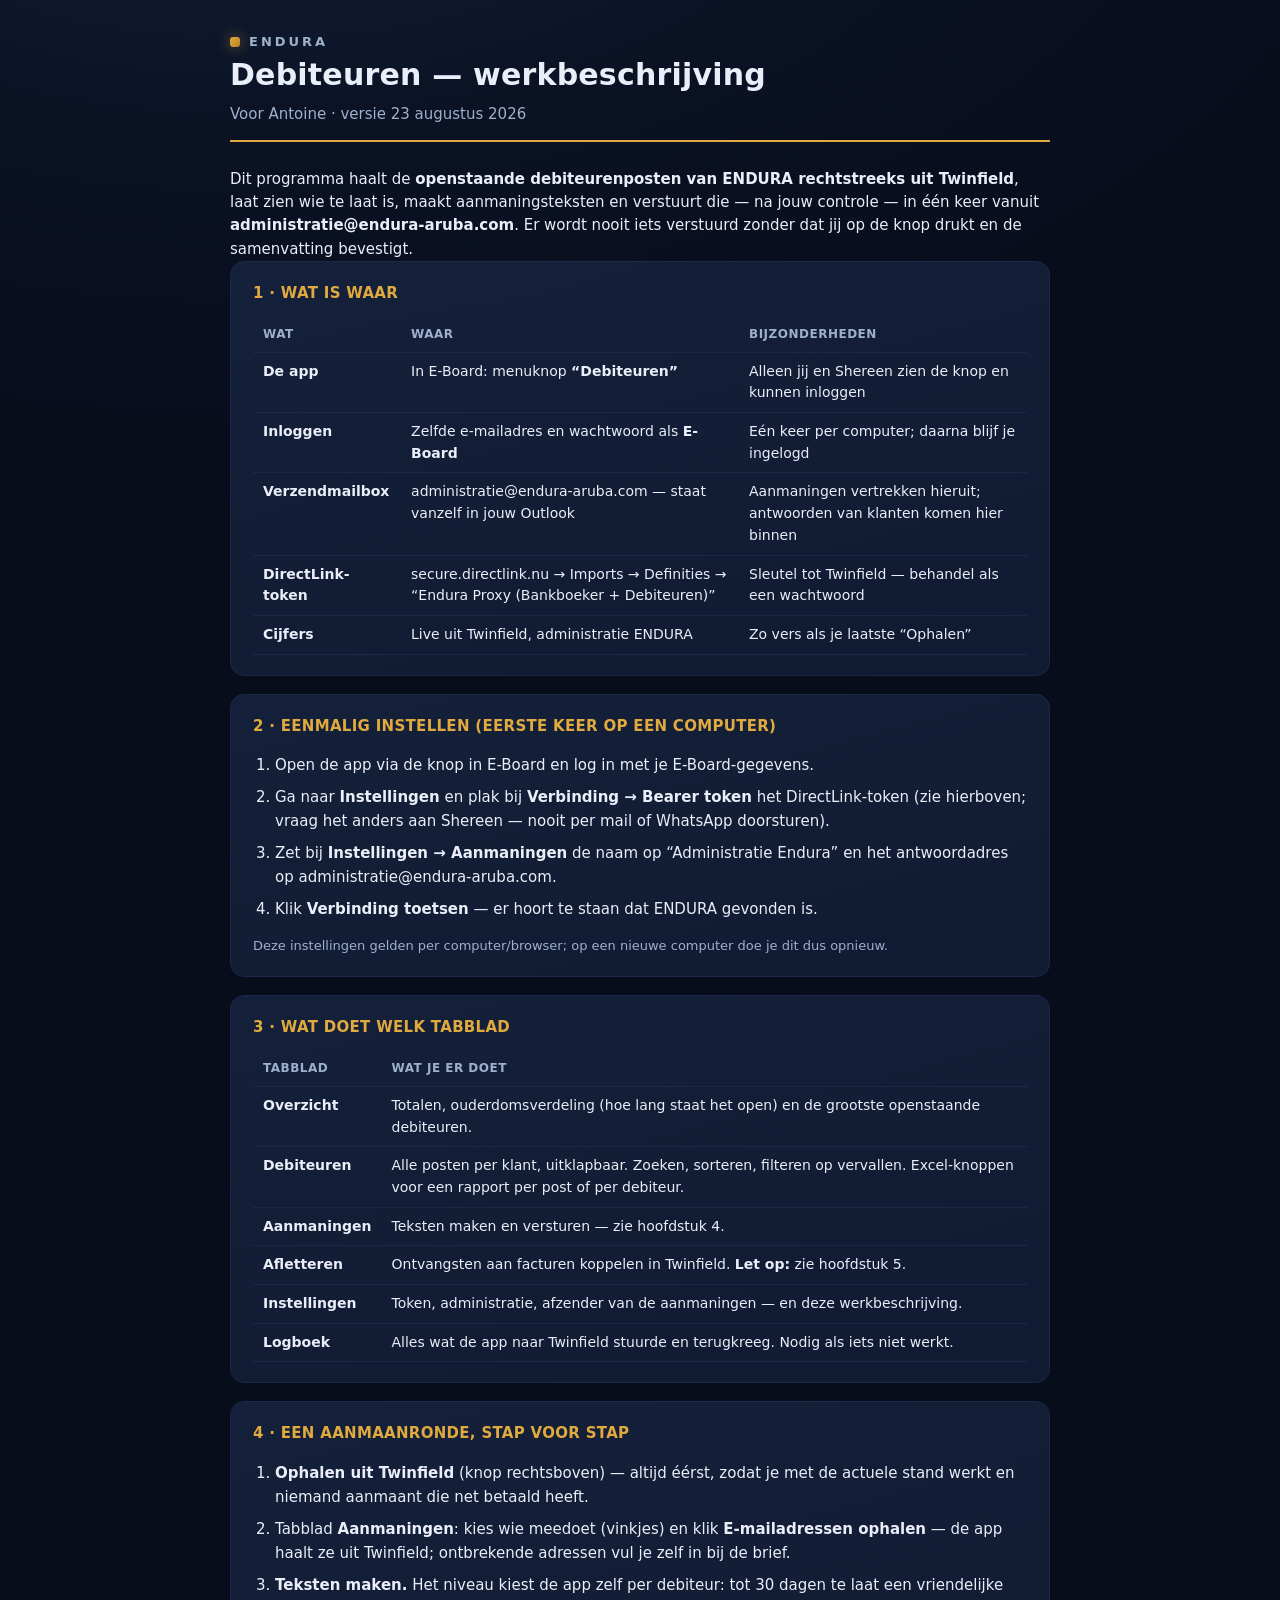
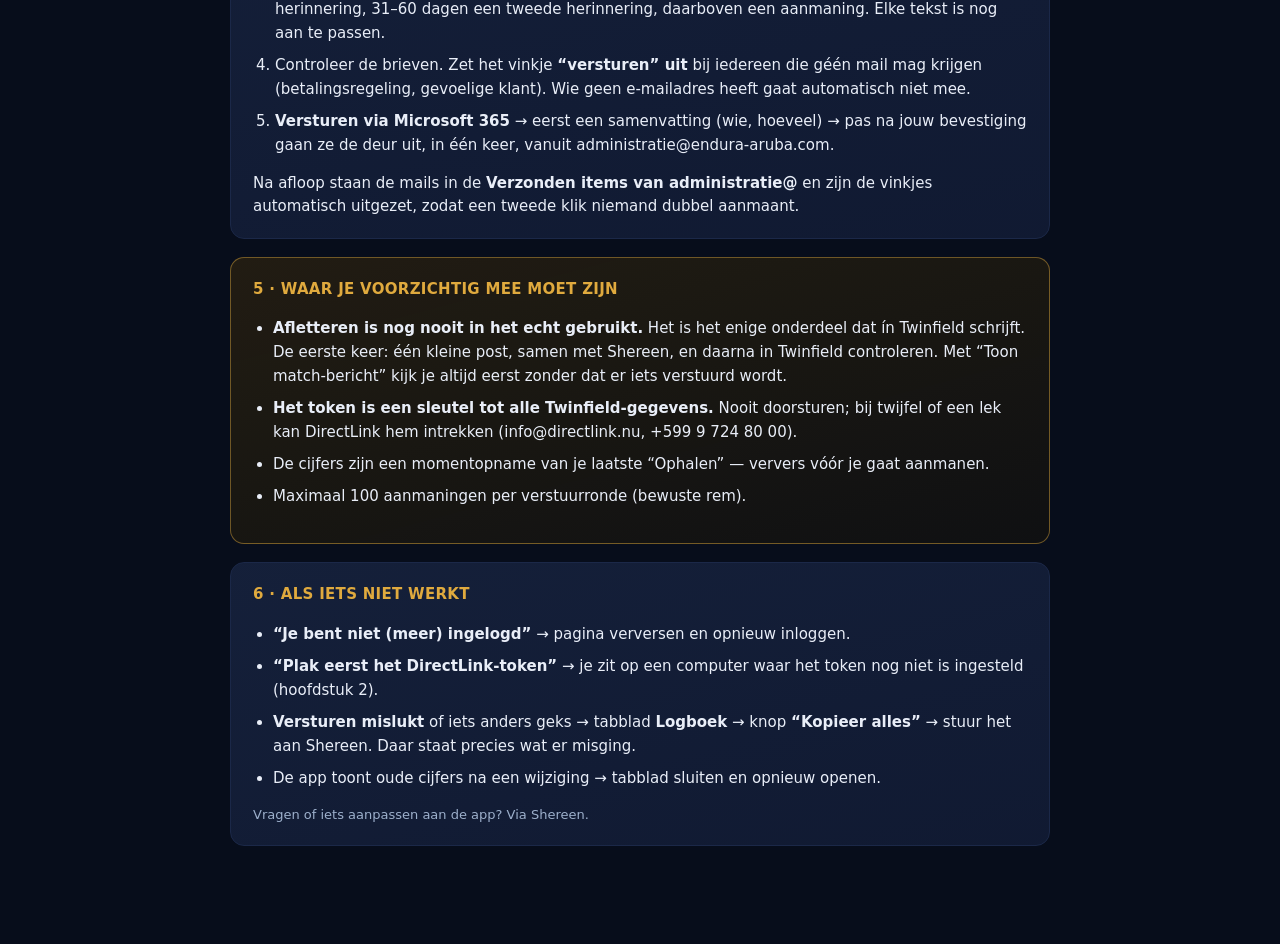
==== werkbeschrijving.html @ 4cec5b9a "E-Board-login, werkbeschrijving in de app, verzendfunctie via functie-adres Co-Authored-By: Claude F" ====
<!DOCTYPE html>
<html lang="nl">
<head>
<meta charset="UTF-8">
<meta name="viewport" content="width=device-width, initial-scale=1">
<title>Werkbeschrijving · Debiteuren · Endura</title>
<link rel="stylesheet" href="styles.css">
<style>
  .wb { max-width: 860px; margin: 0 auto; padding: 32px 20px 80px; }
  .wb h1 { font-size: 30px; margin-bottom: 4px; }
  .wb .onder { color: var(--zacht); margin-bottom: 26px; padding-bottom: 14px; border-bottom: 2px solid var(--goud); }
  .wb ol { padding-left: 22px; }
  .wb ol li, .wb ul li { margin-bottom: 8px; line-height: 1.6; }
  .wb ul { padding-left: 20px; }
  .wb table td, .wb table th { white-space: normal; vertical-align: top; }
  @media print {
    body { background: #fff; color: #111; }
    .paneel { border-color: #bbb; background: #fff; }
    .wb h2 { color: #7a5a16; }
  }
</style>
</head>
<body>
<div class="wb">
  <div class="merk"><span class="merk-punt"></span> Endura</div>
  <h1>Debiteuren — werkbeschrijving</h1>
  <p class="onder">Voor Antoine · versie 23 augustus 2026</p>

  <p>Dit programma haalt de <b>openstaande debiteurenposten van ENDURA rechtstreeks uit Twinfield</b>, laat zien wie te laat is, maakt aanmaningsteksten en verstuurt die — na jouw controle — in één keer vanuit <b>administratie@endura-aruba.com</b>. Er wordt nooit iets verstuurd zonder dat jij op de knop drukt en de samenvatting bevestigt.</p>

  <div class="paneel">
    <h2>1 · Wat is waar</h2>
    <div class="tabel-omhulsel"><table>
      <thead><tr><th>Wat</th><th>Waar</th><th>Bijzonderheden</th></tr></thead>
      <tbody>
        <tr><td><b>De app</b></td><td>In E-Board: menuknop <b>“Debiteuren”</b></td><td>Alleen jij en Shereen zien de knop en kunnen inloggen</td></tr>
        <tr><td><b>Inloggen</b></td><td>Zelfde e-mailadres en wachtwoord als <b>E-Board</b></td><td>Eén keer per computer; daarna blijf je ingelogd</td></tr>
        <tr><td><b>Verzendmailbox</b></td><td>administratie@endura-aruba.com — staat vanzelf in jouw Outlook</td><td>Aanmaningen vertrekken hieruit; antwoorden van klanten komen hier binnen</td></tr>
        <tr><td><b>DirectLink-token</b></td><td>secure.directlink.nu → Imports → Definities → “Endura Proxy (Bankboeker + Debiteuren)”</td><td>Sleutel tot Twinfield — behandel als een wachtwoord</td></tr>
        <tr><td><b>Cijfers</b></td><td>Live uit Twinfield, administratie ENDURA</td><td>Zo vers als je laatste “Ophalen”</td></tr>
      </tbody>
    </table></div>
  </div>

  <div class="paneel">
    <h2>2 · Eenmalig instellen (eerste keer op een computer)</h2>
    <ol>
      <li>Open de app via de knop in E-Board en log in met je E-Board-gegevens.</li>
      <li>Ga naar <b>Instellingen</b> en plak bij <b>Verbinding → Bearer token</b> het DirectLink-token (zie hierboven; vraag het anders aan Shereen — nooit per mail of WhatsApp doorsturen).</li>
      <li>Zet bij <b>Instellingen → Aanmaningen</b> de naam op “Administratie Endura” en het antwoordadres op administratie@endura-aruba.com.</li>
      <li>Klik <b>Verbinding toetsen</b> — er hoort te staan dat ENDURA gevonden is.</li>
    </ol>
    <p class="zacht klein">Deze instellingen gelden per computer/browser; op een nieuwe computer doe je dit dus opnieuw.</p>
  </div>

  <div class="paneel">
    <h2>3 · Wat doet welk tabblad</h2>
    <div class="tabel-omhulsel"><table>
      <thead><tr><th>Tabblad</th><th>Wat je er doet</th></tr></thead>
      <tbody>
        <tr><td><b>Overzicht</b></td><td>Totalen, ouderdomsverdeling (hoe lang staat het open) en de grootste openstaande debiteuren.</td></tr>
        <tr><td><b>Debiteuren</b></td><td>Alle posten per klant, uitklapbaar. Zoeken, sorteren, filteren op vervallen. Excel-knoppen voor een rapport per post of per debiteur.</td></tr>
        <tr><td><b>Aanmaningen</b></td><td>Teksten maken en versturen — zie hoofdstuk 4.</td></tr>
        <tr><td><b>Afletteren</b></td><td>Ontvangsten aan facturen koppelen in Twinfield. <b>Let op:</b> zie hoofdstuk 5.</td></tr>
        <tr><td><b>Instellingen</b></td><td>Token, administratie, afzender van de aanmaningen — en deze werkbeschrijving.</td></tr>
        <tr><td><b>Logboek</b></td><td>Alles wat de app naar Twinfield stuurde en terugkreeg. Nodig als iets niet werkt.</td></tr>
      </tbody>
    </table></div>
  </div>

  <div class="paneel">
    <h2>4 · Een aanmaanronde, stap voor stap</h2>
    <ol>
      <li><b>Ophalen uit Twinfield</b> (knop rechtsboven) — altijd éérst, zodat je met de actuele stand werkt en niemand aanmaant die net betaald heeft.</li>
      <li>Tabblad <b>Aanmaningen</b>: kies wie meedoet (vinkjes) en klik <b>E-mailadressen ophalen</b> — de app haalt ze uit Twinfield; ontbrekende adressen vul je zelf in bij de brief.</li>
      <li><b>Teksten maken.</b> Het niveau kiest de app zelf per debiteur: tot 30 dagen te laat een vriendelijke herinnering, 31–60 dagen een tweede herinnering, daarboven een aanmaning. Elke tekst is nog aan te passen.</li>
      <li>Controleer de brieven. Zet het vinkje <b>“versturen” uit</b> bij iedereen die géén mail mag krijgen (betalingsregeling, gevoelige klant). Wie geen e-mailadres heeft gaat automatisch niet mee.</li>
      <li><b>Versturen via Microsoft 365</b> → eerst een samenvatting (wie, hoeveel) → pas na jouw bevestiging gaan ze de deur uit, in één keer, vanuit administratie@endura-aruba.com.</li>
    </ol>
    <p>Na afloop staan de mails in de <b>Verzonden items van administratie@</b> en zijn de vinkjes automatisch uitgezet, zodat een tweede klik niemand dubbel aanmaant.</p>
  </div>

  <div class="paneel waarschuwing">
    <h2>5 · Waar je voorzichtig mee moet zijn</h2>
    <ul>
      <li><b>Afletteren is nog nooit in het echt gebruikt.</b> Het is het enige onderdeel dat ín Twinfield schrijft. De eerste keer: één kleine post, samen met Shereen, en daarna in Twinfield controleren. Met “Toon match-bericht” kijk je altijd eerst zonder dat er iets verstuurd wordt.</li>
      <li><b>Het token is een sleutel tot alle Twinfield-gegevens.</b> Nooit doorsturen; bij twijfel of een lek kan DirectLink hem intrekken (info@directlink.nu, +599 9 724 80 00).</li>
      <li>De cijfers zijn een momentopname van je laatste “Ophalen” — ververs vóór je gaat aanmanen.</li>
      <li>Maximaal 100 aanmaningen per verstuurronde (bewuste rem).</li>
    </ul>
  </div>

  <div class="paneel">
    <h2>6 · Als iets niet werkt</h2>
    <ul>
      <li><b>“Je bent niet (meer) ingelogd”</b> → pagina verversen en opnieuw inloggen.</li>
      <li><b>“Plak eerst het DirectLink-token”</b> → je zit op een computer waar het token nog niet is ingesteld (hoofdstuk 2).</li>
      <li><b>Versturen mislukt</b> of iets anders geks → tabblad <b>Logboek</b> → knop <b>“Kopieer alles”</b> → stuur het aan Shereen. Daar staat precies wat er misging.</li>
      <li>De app toont oude cijfers na een wijziging → tabblad sluiten en opnieuw openen.</li>
    </ul>
    <p class="zacht klein">Vragen of iets aanpassen aan de app? Via Shereen.</p>
  </div>
</div>
</body>
</html>
---- styles.css ----
/* Debiteuren · Endura — donker met goud, naar het architectuurdiagram van het
   DirectLink-onboardingpakket. Bewust een andere indeling dan de Bankboeker:
   vaste zijbalk met tabbladen, tegels bovenaan, brede tabellen. */

:root {
  --nacht:        #0b1224;
  --nacht-diep:   #070d1b;
  --paneel:       #121c36;
  --paneel-op:    #17233f;
  --rand:         #23335a;
  --rand-zacht:   #1b2848;
  --goud:         #e0aa3e;
  --goud-diep:    #b8862a;
  --blauw:        #4a8fd4;
  --blauw-diep:   #2f6fb0;
  --tekst:        #e9eef8;
  --zacht:        #9db0cc;
  --rood:         #e8736a;
  --groen:        #5fbf8f;
}

* { box-sizing: border-box; }

body {
  margin: 0;
  background: radial-gradient(1200px 700px at 20% -10%, #16243f 0%, var(--nacht) 55%, var(--nacht-diep) 100%);
  color: var(--tekst);
  font: 15px/1.55 "Segoe UI", system-ui, -apple-system, sans-serif;
  min-height: 100vh;
}

h1 { font-size: 22px; margin: 0; font-weight: 600; letter-spacing: .2px; }
h2 { font-size: 15px; margin: 0 0 4px; font-weight: 600; letter-spacing: .3px; text-transform: uppercase; color: var(--goud); }
p  { margin: 4px 0 0; }
.zacht { color: var(--zacht); }
.klein { font-size: 13px; }
.mono  { font-family: "Cascadia Mono", Consolas, monospace; }
.goud-tekst { color: var(--goud); }
.rek { flex: 1; }

/* ---------- inloggen ---------- */
.overlay {
  position: fixed; inset: 0; z-index: 100;
  display: flex; align-items: center; justify-content: center;
  background: radial-gradient(900px 600px at 50% 0%, #16243f, var(--nacht-diep));
  padding: 20px;
}
.login-kaart {
  width: 100%; max-width: 390px;
  background: linear-gradient(160deg, var(--paneel-op), var(--paneel));
  border: 1px solid var(--rand); border-radius: 16px; padding: 32px;
  box-shadow: 0 24px 60px rgba(0,0,0,.45);
}
.login-kaart h1 { margin: 14px 0 2px; font-size: 26px; }
.login-kaart label { display: block; margin: 16px 0 5px; font-size: 13px; color: var(--zacht); }
.login-kaart input { width: 100%; }
.login-kaart .knop { margin-top: 22px; }

.merk { display: flex; align-items: center; gap: 9px; font-weight: 600; letter-spacing: 3px; text-transform: uppercase; font-size: 13px; color: var(--zacht); }
.merk-punt { width: 10px; height: 10px; border-radius: 3px; background: linear-gradient(135deg, var(--goud), var(--goud-diep)); box-shadow: 0 0 14px rgba(224,170,62,.55); }
.merk-onder { font-size: 21px; font-weight: 600; margin: 4px 0 26px 19px; color: var(--tekst); }

/* ---------- raamwerk ---------- */
.app { display: grid; grid-template-columns: 232px 1fr; min-height: 100vh; }

.zijbalk {
  background: linear-gradient(180deg, rgba(18,28,54,.95), rgba(9,15,30,.95));
  border-right: 1px solid var(--rand-zacht);
  padding: 26px 18px 18px; display: flex; flex-direction: column;
  position: sticky; top: 0; height: 100vh;
}
#nav { display: flex; flex-direction: column; gap: 3px; }
.nav-knop {
  display: flex; align-items: center; gap: 10px;
  background: none; border: 0; border-radius: 9px;
  color: var(--zacht); font: inherit; text-align: left;
  padding: 10px 12px; cursor: pointer;
}
.nav-knop:hover { background: rgba(74,143,212,.12); color: var(--tekst); }
.nav-knop.actief { background: linear-gradient(90deg, rgba(224,170,62,.18), rgba(224,170,62,.04)); color: var(--tekst); box-shadow: inset 2px 0 0 var(--goud); }
.nav-knop .ico { color: var(--goud); font-size: 12px; width: 14px; text-align: center; }
.nav-knop .telbol { margin-left: auto; background: var(--goud); color: #2a1c00; border-radius: 10px; padding: 0 7px; font-size: 11px; font-weight: 700; }
.zijbalk-voet { margin-top: auto; padding-top: 16px; border-top: 1px solid var(--rand-zacht); display: flex; flex-direction: column; gap: 8px; align-items: flex-start; }

main { padding: 24px 28px 60px; min-width: 0; }

.balk { display: flex; align-items: flex-start; gap: 16px; flex-wrap: wrap; margin-bottom: 20px; }
.balk-rechts { margin-left: auto; display: flex; align-items: center; gap: 12px; flex-wrap: wrap; }
.stand { font-size: 13px; color: var(--zacht); }

/* ---------- knoppen en velden ---------- */
.knop {
  border: 1px solid var(--rand); background: var(--paneel-op); color: var(--tekst);
  font: inherit; padding: 9px 16px; border-radius: 9px; cursor: pointer;
}
.knop:hover:not(:disabled) { border-color: var(--blauw); background: #1b2a4c; }
.knop:disabled { opacity: .5; cursor: default; }
.knop.goud { background: linear-gradient(135deg, var(--goud), var(--goud-diep)); border-color: var(--goud-diep); color: #241800; font-weight: 600; }
.knop.goud:hover:not(:disabled) { filter: brightness(1.08); background: linear-gradient(135deg, var(--goud), var(--goud-diep)); }
.knop.stil { background: transparent; }
.knop.klein { padding: 5px 11px; font-size: 13px; }
.knop.breed { width: 100%; padding: 12px; }
.knoppen { display: flex; gap: 10px; flex-wrap: wrap; margin-top: 12px; }

input, select, textarea {
  background: #0d1730; color: var(--tekst);
  border: 1px solid var(--rand); border-radius: 8px; padding: 9px 11px; font: inherit;
}
input:focus, select:focus, textarea:focus { outline: none; border-color: var(--goud); box-shadow: 0 0 0 3px rgba(224,170,62,.14); }
label { font-size: 13px; color: var(--zacht); }
.vink { display: flex; align-items: center; gap: 7px; color: var(--zacht); font-size: 13px; cursor: pointer; }
.vink input { accent-color: var(--goud); }

/* ---------- panelen en tegels ---------- */
.paneel {
  background: linear-gradient(165deg, rgba(23,35,63,.85), rgba(18,28,54,.85));
  border: 1px solid var(--rand-zacht); border-radius: 14px;
  padding: 20px 22px; margin-bottom: 18px;
}
.paneel.waarschuwing { border-color: rgba(224,170,62,.45); background: linear-gradient(165deg, rgba(56,42,12,.55), rgba(24,20,10,.5)); }

.tegels { display: grid; grid-template-columns: repeat(auto-fit, minmax(196px, 1fr)); gap: 14px; margin-bottom: 18px; }
.tegel {
  background: linear-gradient(160deg, rgba(31,47,84,.9), rgba(16,25,47,.9));
  border: 1px solid var(--rand-zacht); border-radius: 14px; padding: 16px 18px;
}
.tegel-kop { font-size: 12px; letter-spacing: .6px; text-transform: uppercase; color: var(--zacht); }
.tegel-cijfer { font-size: 26px; font-weight: 600; margin-top: 6px; font-variant-numeric: tabular-nums; }
.tegel-voet { font-size: 12px; color: var(--zacht); margin-top: 2px; }

.werkbalk { display: flex; gap: 10px; align-items: center; flex-wrap: wrap; margin-bottom: 14px; }
.werkbalk input[type=search] { min-width: 240px; flex: 1 1 240px; }

/* ---------- tabellen ---------- */
.tabel-omhulsel { overflow-x: auto; margin-top: 12px; }
table { border-collapse: collapse; width: 100%; font-size: 14px; }
th, td { text-align: left; padding: 8px 10px; border-bottom: 1px solid var(--rand-zacht); white-space: nowrap; }
th { font-size: 12px; text-transform: uppercase; letter-spacing: .5px; color: var(--zacht); font-weight: 600; }
tbody tr:hover { background: rgba(74,143,212,.08); }
.num { text-align: right; font-variant-numeric: tabular-nums; }
td.naam { white-space: normal; min-width: 180px; }

/* ---------- ouderdomsstaven ---------- */
.staven { display: flex; flex-direction: column; gap: 8px; margin-top: 14px; }
.staaf-rij { display: grid; grid-template-columns: 148px 1fr 110px; gap: 12px; align-items: center; font-size: 13px; }
.staaf-baan { background: rgba(255,255,255,.06); border-radius: 6px; height: 14px; overflow: hidden; }
.staaf-vul { height: 100%; border-radius: 6px; background: linear-gradient(90deg, var(--blauw-diep), var(--blauw)); }
.staaf-rij.laat .staaf-vul { background: linear-gradient(90deg, var(--goud-diep), var(--goud)); }
.staaf-rij .num { color: var(--zacht); }

/* ---------- groepen per debiteur ---------- */
.groepen { display: flex; flex-direction: column; gap: 10px; }
.groep { border: 1px solid var(--rand-zacht); border-radius: 12px; overflow: hidden; background: rgba(13,23,48,.5); }
.groep-kop {
  display: grid; grid-template-columns: 26px 1fr auto auto; gap: 12px; align-items: center;
  padding: 11px 14px; cursor: pointer; background: rgba(31,47,84,.45);
}
.groep-kop:hover { background: rgba(31,47,84,.7); }
.groep-kop .pijl { color: var(--goud); font-size: 11px; }
.groep-naam { font-weight: 600; }
.groep-naam small { display: block; font-weight: 400; color: var(--zacht); font-size: 12px; }
.groep-bedrag { font-variant-numeric: tabular-nums; font-weight: 600; }
.groep-merk { font-size: 12px; padding: 2px 9px; border-radius: 20px; border: 1px solid var(--rand); color: var(--zacht); }
.groep-merk.laat { border-color: rgba(224,170,62,.5); color: var(--goud); }
.groep-inhoud { display: none; padding: 0 14px 12px; }
.groep.open .groep-inhoud { display: block; }
.dagen-laat { color: var(--goud); font-weight: 600; }
.dagen-ok { color: var(--zacht); }

/* ---------- aanmaningen ---------- */
.keuzelijst { display: grid; grid-template-columns: repeat(auto-fill, minmax(260px, 1fr)); gap: 8px; margin: 12px 0 6px; }
.keuzeregel { display: flex; align-items: center; gap: 9px; border: 1px solid var(--rand-zacht); border-radius: 9px; padding: 9px 11px; font-size: 13px; }
.keuzeregel input { accent-color: var(--goud); }
.keuzeregel .bedrag { margin-left: auto; font-variant-numeric: tabular-nums; color: var(--goud); }
.brief { border: 1px solid var(--rand-zacht); border-radius: 12px; margin-top: 14px; overflow: hidden; }
.brief-kop { display: flex; align-items: center; gap: 12px; padding: 11px 14px; background: rgba(31,47,84,.45); flex-wrap: wrap; }
.brief-kop b { font-size: 14px; }
.brief textarea { width: 100%; border: 0; border-top: 1px solid var(--rand-zacht); border-radius: 0; min-height: 240px; font-family: "Cascadia Mono", Consolas, monospace; font-size: 13px; resize: vertical; }
.brief input.email { min-width: 220px; }

/* ---------- afletteren ---------- */
.match-voet { display: flex; align-items: center; gap: 16px; flex-wrap: wrap; margin-top: 14px; border-top: 1px solid var(--rand-zacht); padding-top: 14px; }
.match-voet .knoppen { margin: 0 0 0 auto; }
.code { background: #0a1122; border: 1px solid var(--rand-zacht); border-radius: 10px; padding: 14px; overflow-x: auto; font-family: "Cascadia Mono", Consolas, monospace; font-size: 12.5px; color: #c9d8ee; white-space: pre-wrap; word-break: break-word; }

/* ---------- meldingen ---------- */
.melding-plek:empty { display: none; }
.melding { border-radius: 10px; padding: 11px 14px; margin: 12px 0; font-size: 13.5px; border: 1px solid; }
.melding.ok   { border-color: rgba(95,191,143,.45); background: rgba(95,191,143,.1); }
.melding.fout { border-color: rgba(232,115,106,.5); background: rgba(232,115,106,.1); }
.melding.bezig{ border-color: rgba(74,143,212,.45); background: rgba(74,143,212,.1); }

/* ---------- logboek ---------- */
.logregel { border: 1px solid var(--rand-zacht); border-radius: 10px; margin-top: 8px; overflow: hidden; }
.logregel summary { padding: 9px 13px; cursor: pointer; font-size: 13px; display: flex; gap: 10px; align-items: center; }
.logregel summary .tijd { color: var(--zacht); font-family: "Cascadia Mono", Consolas, monospace; }
.logregel summary .status.fout { color: var(--rood); }
.logregel summary .status.ok { color: var(--groen); }
.logregel .code { border-radius: 0; border: 0; border-top: 1px solid var(--rand-zacht); max-height: 320px; overflow: auto; }

/* ---------- tabbladen ---------- */
.tab { display: none; }
.tab.actief { display: block; }

/* ---------- telefoon ---------- */
@media (max-width: 820px) {
  .app { grid-template-columns: 1fr; }
  .zijbalk {
    position: sticky; top: 0; height: auto; z-index: 20;
    border-right: 0; border-bottom: 1px solid var(--rand-zacht);
    padding: 14px 14px 8px;
  }
  .merk-onder { display: none; }
  #nav { flex-direction: row; overflow-x: auto; gap: 4px; padding-bottom: 4px; }
  .nav-knop { white-space: nowrap; padding: 8px 12px; }
  .nav-knop.actief { box-shadow: inset 0 -2px 0 var(--goud); }
  .zijbalk-voet { margin-top: 10px; flex-direction: row; align-items: center; justify-content: space-between; }
  main { padding: 18px 14px 60px; }
  .balk-rechts { margin-left: 0; width: 100%; }
  .balk-rechts .knop { flex: 1; }
  .staaf-rij { grid-template-columns: 104px 1fr; }
  .staaf-rij .num { grid-column: 2; text-align: left; }
  .groep-kop { grid-template-columns: 20px 1fr auto; }
  .groep-merk { display: none; }
}
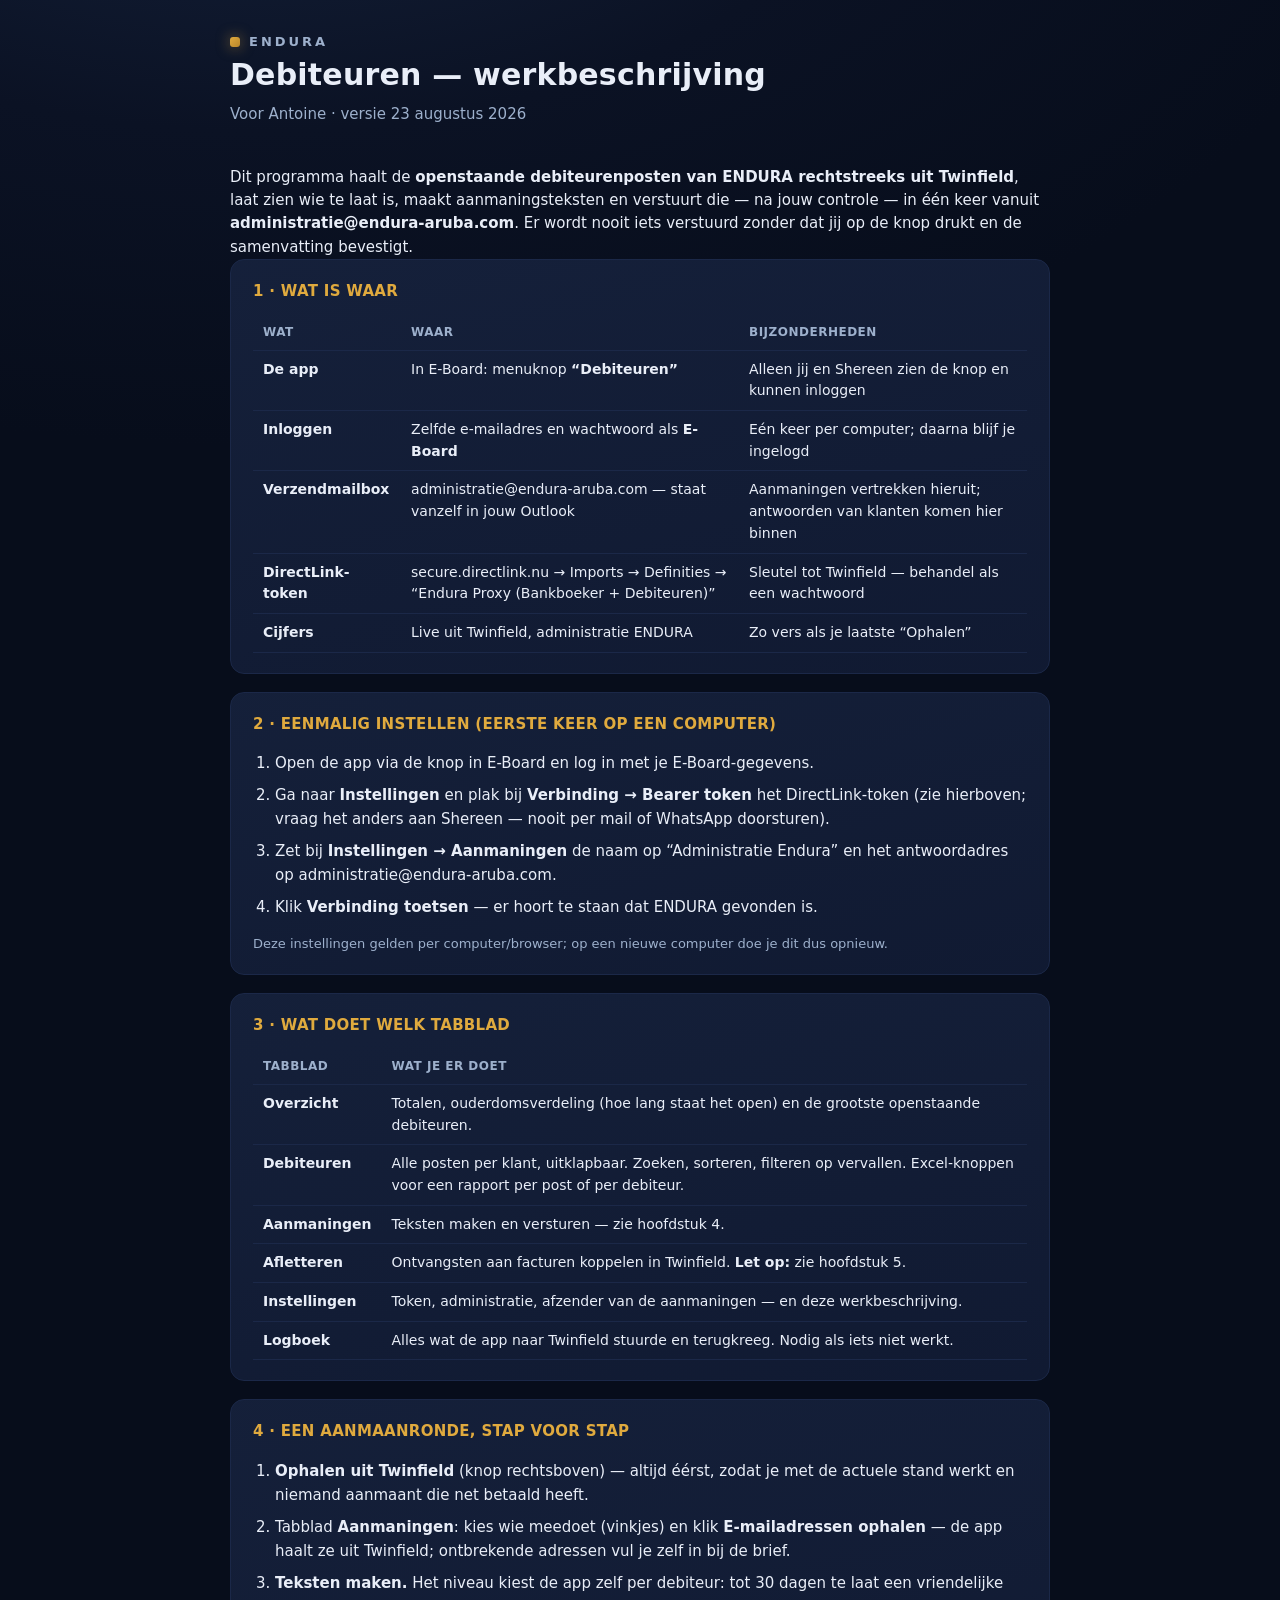
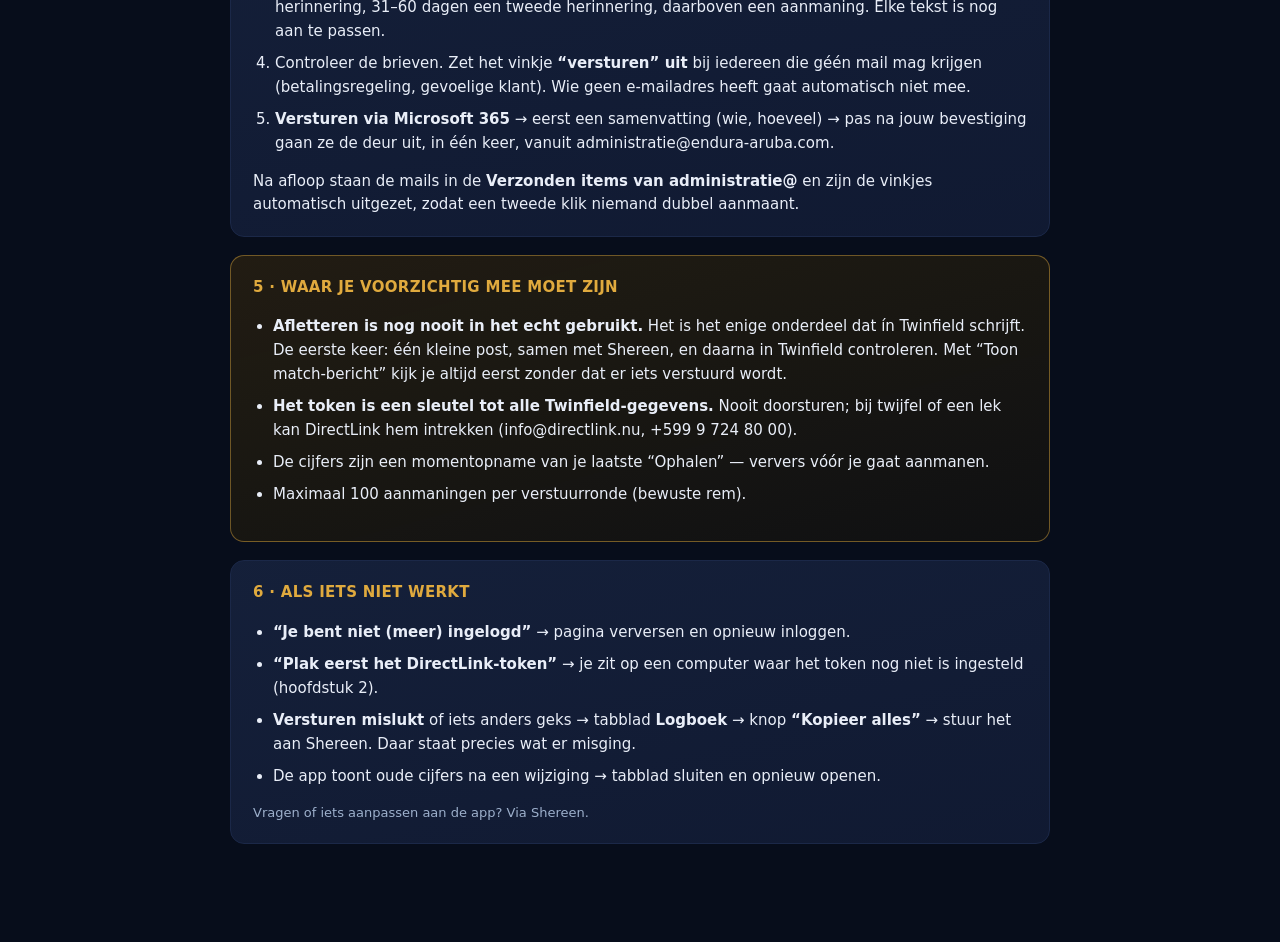
==== commit 8dfd6d81: "Licht thema (SellSync-kleuren) met omschakelknop en onthouden voorkeur Co-Authored-By: Claude Fable " ====
--- a/werkbeschrijving.html
+++ b/werkbeschrijving.html
@@ -21,6 +21,7 @@
 </style>
 </head>
 <body>
+<script>try { if (localStorage.getItem("debiteuren.thema") === "licht") document.body.classList.add("licht"); } catch (e) {}</script>
 <div class="wb">
   <div class="merk"><span class="merk-punt"></span> Endura</div>
   <h1>Debiteuren — werkbeschrijving</h1>
--- a/styles.css
+++ b/styles.css
@@ -1,55 +1,135 @@
-/* Debiteuren · Endura — donker met goud, naar het architectuurdiagram van het
-   DirectLink-onboardingpakket. Bewust een andere indeling dan de Bankboeker:
-   vaste zijbalk met tabbladen, tegels bovenaan, brede tabellen. */
+/* Debiteuren · Endura — twee thema's:
+   - donker (standaard): nachtblauw met goud, naar het DirectLink-diagram
+   - licht: wit/grijs met blauw, naar de SellSync-kleuren
+   Het thema staat als class op <body> (body.licht); de keuze wordt per browser
+   onthouden. Alle kleuren lopen via de variabelen hieronder — nieuwe kleuren
+   dus áltijd hier definiëren, nooit los in een regel verderop. */
 
 :root {
-  --nacht:        #0b1224;
-  --nacht-diep:   #070d1b;
-  --paneel:       #121c36;
-  --paneel-op:    #17233f;
+  --achtergrond:  radial-gradient(1200px 700px at 20% -10%, #16243f 0%, #0b1224 55%, #070d1b 100%);
+  --paneel:       linear-gradient(165deg, rgba(23,35,63,.85), rgba(18,28,54,.85));
+  --paneel-plat:  #17233f;
+  --tegel:        linear-gradient(160deg, rgba(31,47,84,.9), rgba(16,25,47,.9));
+  --zijbalk:      linear-gradient(180deg, rgba(18,28,54,.95), rgba(9,15,30,.95));
+  --kaart:        linear-gradient(160deg, #17233f, #121c36);
+  --veld:         #0d1730;
   --rand:         #23335a;
   --rand-zacht:   #1b2848;
-  --goud:         #e0aa3e;
-  --goud-diep:    #b8862a;
+  --tekst:        #e9eef8;
+  --zacht:        #9db0cc;
+  --kop-donker:   #1b2848;
+
+  /* accent = knoppen, actieve navigatie, kopjes, merkpunt */
+  --accent:        #e0aa3e;
+  --accent-diep:   #b8862a;
+  --accent-tekst:  #241800;
+  --accent-gloed:  rgba(224,170,62,.55);
+  --accent-zweem:  rgba(224,170,62,.18);
+
+  /* waarschuwing = "te laat"-markeringen (in donker dezelfde goudtint) */
+  --laat:          #e0aa3e;
+  --laat-rand:     rgba(224,170,62,.5);
+
   --blauw:        #4a8fd4;
   --blauw-diep:   #2f6fb0;
-  --tekst:        #e9eef8;
-  --zacht:        #9db0cc;
   --rood:         #e8736a;
   --groen:        #5fbf8f;
+
+  --hover:        rgba(74,143,212,.12);
+  --rij-hover:    rgba(74,143,212,.08);
+  --baan:         rgba(255,255,255,.06);
+  --groep-bg:     rgba(13,23,48,.5);
+  --groep-kop:    rgba(31,47,84,.45);
+  --groep-kop-h:  rgba(31,47,84,.7);
+  --code-bg:      #0a1122;
+  --code-tekst:   #c9d8ee;
+  --focusring:    rgba(224,170,62,.14);
+
+  --melding-ok-r:    rgba(95,191,143,.45);  --melding-ok-bg:    rgba(95,191,143,.1);
+  --melding-fout-r:  rgba(232,115,106,.5);  --melding-fout-bg:  rgba(232,115,106,.1);
+  --melding-bezig-r: rgba(74,143,212,.45);  --melding-bezig-bg: rgba(74,143,212,.1);
+  --waarschuw-rand:  rgba(224,170,62,.45);
+  --waarschuw-bg:    linear-gradient(165deg, rgba(56,42,12,.55), rgba(24,20,10,.5));
+}
+
+/* ---------- licht thema: wit/grijs met SellSync-blauw ---------- */
+body.licht {
+  --achtergrond:  #f9fafb;
+  --paneel:       #ffffff;
+  --paneel-plat:  #ffffff;
+  --tegel:        #ffffff;
+  --zijbalk:      #ffffff;
+  --kaart:        #ffffff;
+  --veld:         #ffffff;
+  --rand:         #d1d5db;
+  --rand-zacht:   #e5e7eb;
+  --tekst:        #1f2937;
+  --zacht:        #6b7280;
+  --kop-donker:   #1e3a8a;
+
+  --accent:        #2563eb;
+  --accent-diep:   #1d4ed8;
+  --accent-tekst:  #ffffff;
+  --accent-gloed:  rgba(37,99,235,.35);
+  --accent-zweem:  rgba(37,99,235,.10);
+
+  --laat:          #d97706;
+  --laat-rand:     rgba(217,119,6,.5);
+
+  --blauw:        #2563eb;
+  --blauw-diep:   #1d4ed8;
+  --rood:         #dc2626;
+  --groen:        #16a34a;
+
+  --hover:        rgba(37,99,235,.08);
+  --rij-hover:    rgba(37,99,235,.05);
+  --baan:         #e5e7eb;
+  --groep-bg:     #ffffff;
+  --groep-kop:    #f3f4f6;
+  --groep-kop-h:  #e8edf5;
+  --code-bg:      #f3f4f6;
+  --code-tekst:   #374151;
+  --focusring:    rgba(37,99,235,.15);
+
+  --melding-ok-r:    rgba(22,163,74,.4);   --melding-ok-bg:    rgba(22,163,74,.08);
+  --melding-fout-r:  rgba(220,38,38,.4);   --melding-fout-bg:  rgba(220,38,38,.07);
+  --melding-bezig-r: rgba(37,99,235,.35);  --melding-bezig-bg: rgba(37,99,235,.07);
+  --waarschuw-rand:  rgba(217,119,6,.45);
+  --waarschuw-bg:    #fffbeb;
 }
 
 * { box-sizing: border-box; }
 
 body {
   margin: 0;
-  background: radial-gradient(1200px 700px at 20% -10%, #16243f 0%, var(--nacht) 55%, var(--nacht-diep) 100%);
+  background: var(--achtergrond);
   color: var(--tekst);
   font: 15px/1.55 "Segoe UI", system-ui, -apple-system, sans-serif;
   min-height: 100vh;
 }
 
 h1 { font-size: 22px; margin: 0; font-weight: 600; letter-spacing: .2px; }
-h2 { font-size: 15px; margin: 0 0 4px; font-weight: 600; letter-spacing: .3px; text-transform: uppercase; color: var(--goud); }
+h2 { font-size: 15px; margin: 0 0 4px; font-weight: 600; letter-spacing: .3px; text-transform: uppercase; color: var(--accent); }
 p  { margin: 4px 0 0; }
 .zacht { color: var(--zacht); }
 .klein { font-size: 13px; }
 .mono  { font-family: "Cascadia Mono", Consolas, monospace; }
-.goud-tekst { color: var(--goud); }
+.goud-tekst { color: var(--laat); }
+.groen-tekst { color: var(--groen); }
 .rek { flex: 1; }
 
 /* ---------- inloggen ---------- */
 .overlay {
   position: fixed; inset: 0; z-index: 100;
   display: flex; align-items: center; justify-content: center;
-  background: radial-gradient(900px 600px at 50% 0%, #16243f, var(--nacht-diep));
+  background: var(--achtergrond);
   padding: 20px;
 }
 .login-kaart {
   width: 100%; max-width: 390px;
-  background: linear-gradient(160deg, var(--paneel-op), var(--paneel));
+  background: var(--kaart);
   border: 1px solid var(--rand); border-radius: 16px; padding: 32px;
-  box-shadow: 0 24px 60px rgba(0,0,0,.45);
+  box-shadow: 0 24px 60px rgba(0,0,0,.18);
 }
 .login-kaart h1 { margin: 14px 0 2px; font-size: 26px; }
 .login-kaart label { display: block; margin: 16px 0 5px; font-size: 13px; color: var(--zacht); }
@@ -57,14 +137,14 @@
 .login-kaart .knop { margin-top: 22px; }
 
 .merk { display: flex; align-items: center; gap: 9px; font-weight: 600; letter-spacing: 3px; text-transform: uppercase; font-size: 13px; color: var(--zacht); }
-.merk-punt { width: 10px; height: 10px; border-radius: 3px; background: linear-gradient(135deg, var(--goud), var(--goud-diep)); box-shadow: 0 0 14px rgba(224,170,62,.55); }
+.merk-punt { width: 10px; height: 10px; border-radius: 3px; background: linear-gradient(135deg, var(--accent), var(--accent-diep)); box-shadow: 0 0 14px var(--accent-gloed); }
 .merk-onder { font-size: 21px; font-weight: 600; margin: 4px 0 26px 19px; color: var(--tekst); }
 
 /* ---------- raamwerk ---------- */
 .app { display: grid; grid-template-columns: 232px 1fr; min-height: 100vh; }
 
 .zijbalk {
-  background: linear-gradient(180deg, rgba(18,28,54,.95), rgba(9,15,30,.95));
+  background: var(--zijbalk);
   border-right: 1px solid var(--rand-zacht);
   padding: 26px 18px 18px; display: flex; flex-direction: column;
   position: sticky; top: 0; height: 100vh;
@@ -76,10 +156,10 @@
   color: var(--zacht); font: inherit; text-align: left;
   padding: 10px 12px; cursor: pointer;
 }
-.nav-knop:hover { background: rgba(74,143,212,.12); color: var(--tekst); }
-.nav-knop.actief { background: linear-gradient(90deg, rgba(224,170,62,.18), rgba(224,170,62,.04)); color: var(--tekst); box-shadow: inset 2px 0 0 var(--goud); }
-.nav-knop .ico { color: var(--goud); font-size: 12px; width: 14px; text-align: center; }
-.nav-knop .telbol { margin-left: auto; background: var(--goud); color: #2a1c00; border-radius: 10px; padding: 0 7px; font-size: 11px; font-weight: 700; }
+.nav-knop:hover { background: var(--hover); color: var(--tekst); }
+.nav-knop.actief { background: var(--accent-zweem); color: var(--tekst); box-shadow: inset 2px 0 0 var(--accent); }
+.nav-knop .ico { color: var(--accent); font-size: 12px; width: 14px; text-align: center; }
+.nav-knop .telbol { margin-left: auto; background: var(--accent); color: var(--accent-tekst); border-radius: 10px; padding: 0 7px; font-size: 11px; font-weight: 700; }
 .zijbalk-voet { margin-top: auto; padding-top: 16px; border-top: 1px solid var(--rand-zacht); display: flex; flex-direction: column; gap: 8px; align-items: flex-start; }
 
 main { padding: 24px 28px 60px; min-width: 0; }
@@ -90,38 +170,39 @@
 
 /* ---------- knoppen en velden ---------- */
 .knop {
-  border: 1px solid var(--rand); background: var(--paneel-op); color: var(--tekst);
+  border: 1px solid var(--rand); background: var(--paneel-plat); color: var(--tekst);
   font: inherit; padding: 9px 16px; border-radius: 9px; cursor: pointer;
 }
-.knop:hover:not(:disabled) { border-color: var(--blauw); background: #1b2a4c; }
+.knop:hover:not(:disabled) { border-color: var(--blauw); background: var(--hover); }
 .knop:disabled { opacity: .5; cursor: default; }
-.knop.goud { background: linear-gradient(135deg, var(--goud), var(--goud-diep)); border-color: var(--goud-diep); color: #241800; font-weight: 600; }
-.knop.goud:hover:not(:disabled) { filter: brightness(1.08); background: linear-gradient(135deg, var(--goud), var(--goud-diep)); }
+.knop.goud { background: linear-gradient(135deg, var(--accent), var(--accent-diep)); border-color: var(--accent-diep); color: var(--accent-tekst); font-weight: 600; }
+.knop.goud:hover:not(:disabled) { filter: brightness(1.08); background: linear-gradient(135deg, var(--accent), var(--accent-diep)); }
 .knop.stil { background: transparent; }
 .knop.klein { padding: 5px 11px; font-size: 13px; }
 .knop.breed { width: 100%; padding: 12px; }
 .knoppen { display: flex; gap: 10px; flex-wrap: wrap; margin-top: 12px; }
 
 input, select, textarea {
-  background: #0d1730; color: var(--tekst);
+  background: var(--veld); color: var(--tekst);
   border: 1px solid var(--rand); border-radius: 8px; padding: 9px 11px; font: inherit;
 }
-input:focus, select:focus, textarea:focus { outline: none; border-color: var(--goud); box-shadow: 0 0 0 3px rgba(224,170,62,.14); }
+input:focus, select:focus, textarea:focus { outline: none; border-color: var(--accent); box-shadow: 0 0 0 3px var(--focusring); }
 label { font-size: 13px; color: var(--zacht); }
 .vink { display: flex; align-items: center; gap: 7px; color: var(--zacht); font-size: 13px; cursor: pointer; }
-.vink input { accent-color: var(--goud); }
+.vink input { accent-color: var(--accent); }
 
 /* ---------- panelen en tegels ---------- */
 .paneel {
-  background: linear-gradient(165deg, rgba(23,35,63,.85), rgba(18,28,54,.85));
+  background: var(--paneel);
   border: 1px solid var(--rand-zacht); border-radius: 14px;
   padding: 20px 22px; margin-bottom: 18px;
 }
-.paneel.waarschuwing { border-color: rgba(224,170,62,.45); background: linear-gradient(165deg, rgba(56,42,12,.55), rgba(24,20,10,.5)); }
+body.licht .paneel, body.licht .tegel, body.licht .login-kaart { box-shadow: 0 1px 3px rgba(0,0,0,.06); }
+.paneel.waarschuwing { border-color: var(--waarschuw-rand); background: var(--waarschuw-bg); }
 
 .tegels { display: grid; grid-template-columns: repeat(auto-fit, minmax(196px, 1fr)); gap: 14px; margin-bottom: 18px; }
 .tegel {
-  background: linear-gradient(160deg, rgba(31,47,84,.9), rgba(16,25,47,.9));
+  background: var(--tegel);
   border: 1px solid var(--rand-zacht); border-radius: 14px; padding: 16px 18px;
 }
 .tegel-kop { font-size: 12px; letter-spacing: .6px; text-transform: uppercase; color: var(--zacht); }
@@ -136,44 +217,44 @@
 table { border-collapse: collapse; width: 100%; font-size: 14px; }
 th, td { text-align: left; padding: 8px 10px; border-bottom: 1px solid var(--rand-zacht); white-space: nowrap; }
 th { font-size: 12px; text-transform: uppercase; letter-spacing: .5px; color: var(--zacht); font-weight: 600; }
-tbody tr:hover { background: rgba(74,143,212,.08); }
+tbody tr:hover { background: var(--rij-hover); }
 .num { text-align: right; font-variant-numeric: tabular-nums; }
 td.naam { white-space: normal; min-width: 180px; }
 
 /* ---------- ouderdomsstaven ---------- */
 .staven { display: flex; flex-direction: column; gap: 8px; margin-top: 14px; }
 .staaf-rij { display: grid; grid-template-columns: 148px 1fr 110px; gap: 12px; align-items: center; font-size: 13px; }
-.staaf-baan { background: rgba(255,255,255,.06); border-radius: 6px; height: 14px; overflow: hidden; }
+.staaf-baan { background: var(--baan); border-radius: 6px; height: 14px; overflow: hidden; }
 .staaf-vul { height: 100%; border-radius: 6px; background: linear-gradient(90deg, var(--blauw-diep), var(--blauw)); }
-.staaf-rij.laat .staaf-vul { background: linear-gradient(90deg, var(--goud-diep), var(--goud)); }
+.staaf-rij.laat .staaf-vul { background: linear-gradient(90deg, var(--laat), var(--laat)); opacity: .9; }
 .staaf-rij .num { color: var(--zacht); }
 
 /* ---------- groepen per debiteur ---------- */
 .groepen { display: flex; flex-direction: column; gap: 10px; }
-.groep { border: 1px solid var(--rand-zacht); border-radius: 12px; overflow: hidden; background: rgba(13,23,48,.5); }
+.groep { border: 1px solid var(--rand-zacht); border-radius: 12px; overflow: hidden; background: var(--groep-bg); }
 .groep-kop {
   display: grid; grid-template-columns: 26px 1fr auto auto; gap: 12px; align-items: center;
-  padding: 11px 14px; cursor: pointer; background: rgba(31,47,84,.45);
-}
-.groep-kop:hover { background: rgba(31,47,84,.7); }
-.groep-kop .pijl { color: var(--goud); font-size: 11px; }
+  padding: 11px 14px; cursor: pointer; background: var(--groep-kop);
+}
+.groep-kop:hover { background: var(--groep-kop-h); }
+.groep-kop .pijl { color: var(--accent); font-size: 11px; }
 .groep-naam { font-weight: 600; }
 .groep-naam small { display: block; font-weight: 400; color: var(--zacht); font-size: 12px; }
 .groep-bedrag { font-variant-numeric: tabular-nums; font-weight: 600; }
 .groep-merk { font-size: 12px; padding: 2px 9px; border-radius: 20px; border: 1px solid var(--rand); color: var(--zacht); }
-.groep-merk.laat { border-color: rgba(224,170,62,.5); color: var(--goud); }
+.groep-merk.laat { border-color: var(--laat-rand); color: var(--laat); }
 .groep-inhoud { display: none; padding: 0 14px 12px; }
 .groep.open .groep-inhoud { display: block; }
-.dagen-laat { color: var(--goud); font-weight: 600; }
+.dagen-laat { color: var(--laat); font-weight: 600; }
 .dagen-ok { color: var(--zacht); }
 
 /* ---------- aanmaningen ---------- */
 .keuzelijst { display: grid; grid-template-columns: repeat(auto-fill, minmax(260px, 1fr)); gap: 8px; margin: 12px 0 6px; }
 .keuzeregel { display: flex; align-items: center; gap: 9px; border: 1px solid var(--rand-zacht); border-radius: 9px; padding: 9px 11px; font-size: 13px; }
-.keuzeregel input { accent-color: var(--goud); }
-.keuzeregel .bedrag { margin-left: auto; font-variant-numeric: tabular-nums; color: var(--goud); }
+.keuzeregel input { accent-color: var(--accent); }
+.keuzeregel .bedrag { margin-left: auto; font-variant-numeric: tabular-nums; color: var(--laat); }
 .brief { border: 1px solid var(--rand-zacht); border-radius: 12px; margin-top: 14px; overflow: hidden; }
-.brief-kop { display: flex; align-items: center; gap: 12px; padding: 11px 14px; background: rgba(31,47,84,.45); flex-wrap: wrap; }
+.brief-kop { display: flex; align-items: center; gap: 12px; padding: 11px 14px; background: var(--groep-kop); flex-wrap: wrap; }
 .brief-kop b { font-size: 14px; }
 .brief textarea { width: 100%; border: 0; border-top: 1px solid var(--rand-zacht); border-radius: 0; min-height: 240px; font-family: "Cascadia Mono", Consolas, monospace; font-size: 13px; resize: vertical; }
 .brief input.email { min-width: 220px; }
@@ -181,14 +262,14 @@
 /* ---------- afletteren ---------- */
 .match-voet { display: flex; align-items: center; gap: 16px; flex-wrap: wrap; margin-top: 14px; border-top: 1px solid var(--rand-zacht); padding-top: 14px; }
 .match-voet .knoppen { margin: 0 0 0 auto; }
-.code { background: #0a1122; border: 1px solid var(--rand-zacht); border-radius: 10px; padding: 14px; overflow-x: auto; font-family: "Cascadia Mono", Consolas, monospace; font-size: 12.5px; color: #c9d8ee; white-space: pre-wrap; word-break: break-word; }
+.code { background: var(--code-bg); border: 1px solid var(--rand-zacht); border-radius: 10px; padding: 14px; overflow-x: auto; font-family: "Cascadia Mono", Consolas, monospace; font-size: 12.5px; color: var(--code-tekst); white-space: pre-wrap; word-break: break-word; }
 
 /* ---------- meldingen ---------- */
 .melding-plek:empty { display: none; }
 .melding { border-radius: 10px; padding: 11px 14px; margin: 12px 0; font-size: 13.5px; border: 1px solid; }
-.melding.ok   { border-color: rgba(95,191,143,.45); background: rgba(95,191,143,.1); }
-.melding.fout { border-color: rgba(232,115,106,.5); background: rgba(232,115,106,.1); }
-.melding.bezig{ border-color: rgba(74,143,212,.45); background: rgba(74,143,212,.1); }
+.melding.ok   { border-color: var(--melding-ok-r);    background: var(--melding-ok-bg); }
+.melding.fout { border-color: var(--melding-fout-r);  background: var(--melding-fout-bg); }
+.melding.bezig{ border-color: var(--melding-bezig-r); background: var(--melding-bezig-bg); }
 
 /* ---------- logboek ---------- */
 .logregel { border: 1px solid var(--rand-zacht); border-radius: 10px; margin-top: 8px; overflow: hidden; }
@@ -201,6 +282,9 @@
 /* ---------- tabbladen ---------- */
 .tab { display: none; }
 .tab.actief { display: block; }
+
+/* ---------- werkbeschrijvingspagina ---------- */
+.wb table td, .wb table th { white-space: normal; vertical-align: top; }
 
 /* ---------- telefoon ---------- */
 @media (max-width: 820px) {
@@ -213,7 +297,7 @@
   .merk-onder { display: none; }
   #nav { flex-direction: row; overflow-x: auto; gap: 4px; padding-bottom: 4px; }
   .nav-knop { white-space: nowrap; padding: 8px 12px; }
-  .nav-knop.actief { box-shadow: inset 0 -2px 0 var(--goud); }
+  .nav-knop.actief { box-shadow: inset 0 -2px 0 var(--accent); }
   .zijbalk-voet { margin-top: 10px; flex-direction: row; align-items: center; justify-content: space-between; }
   main { padding: 18px 14px 60px; }
   .balk-rechts { margin-left: 0; width: 100%; }
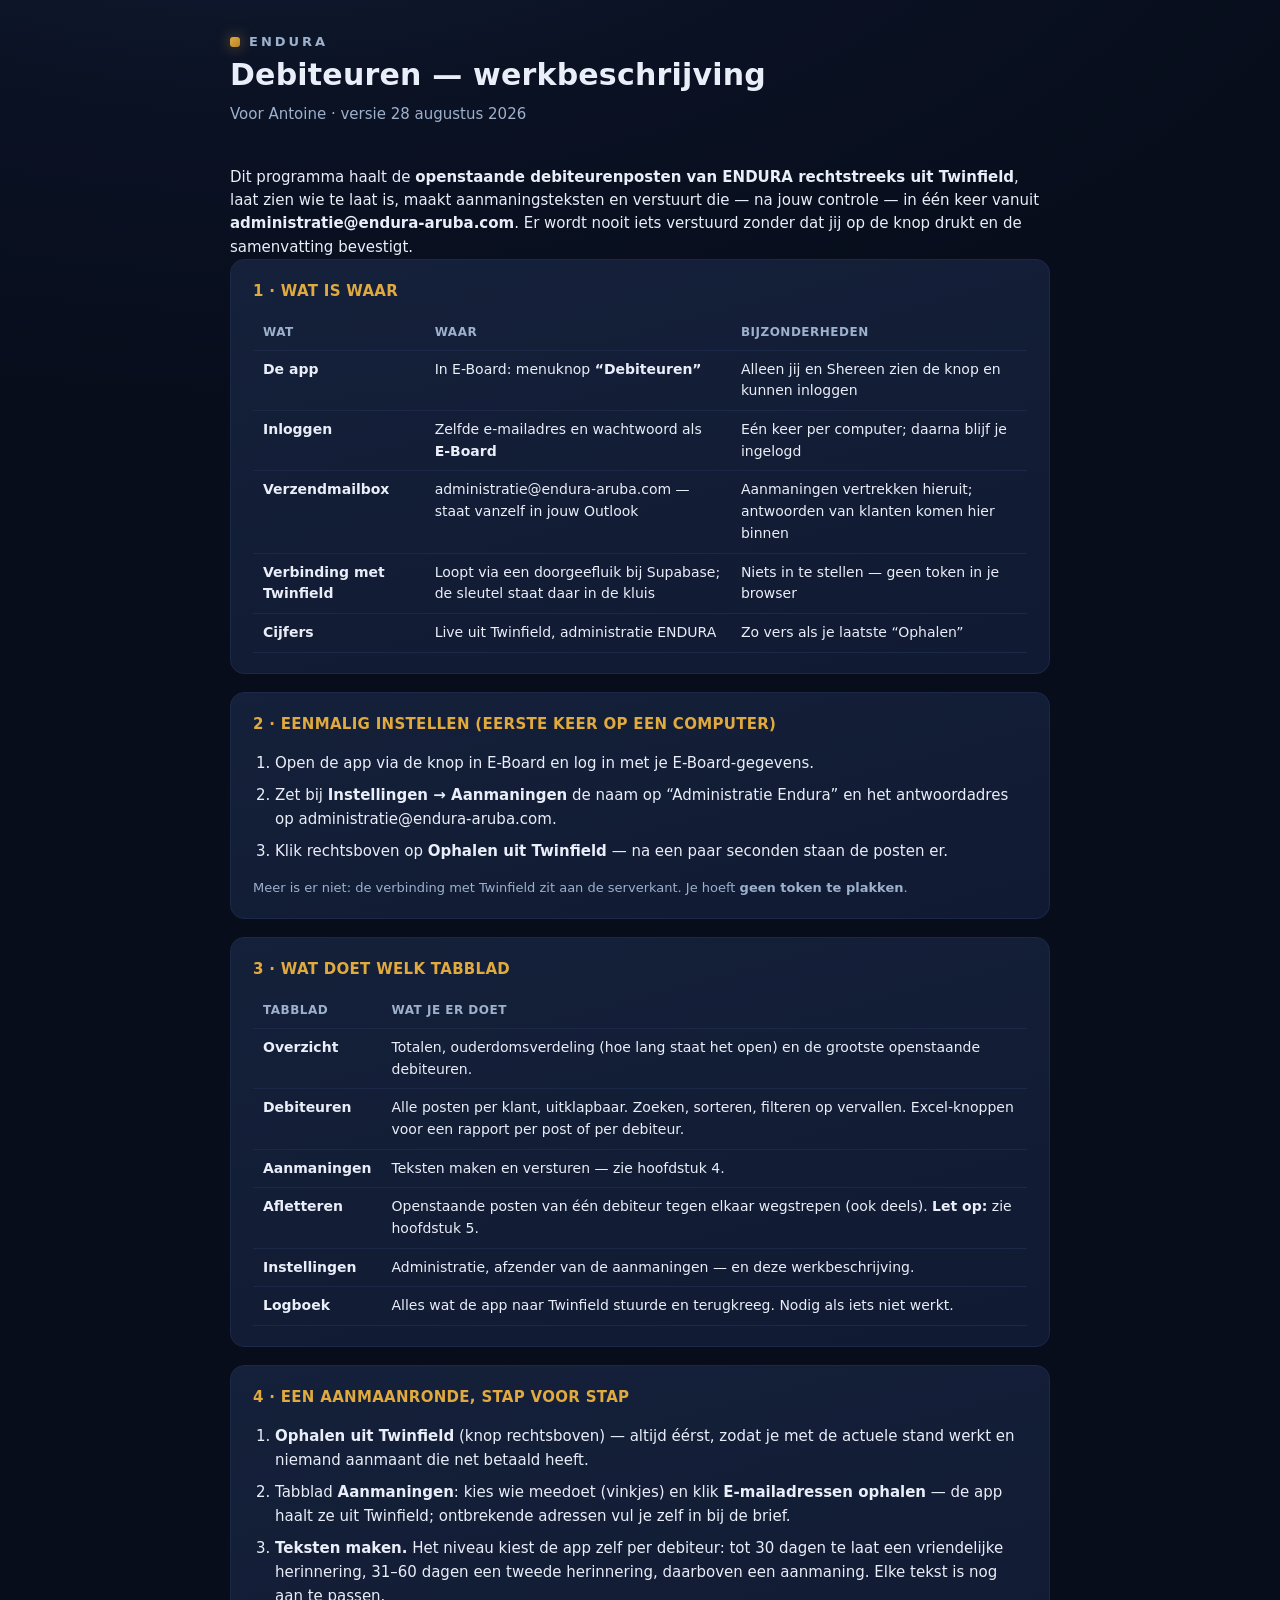
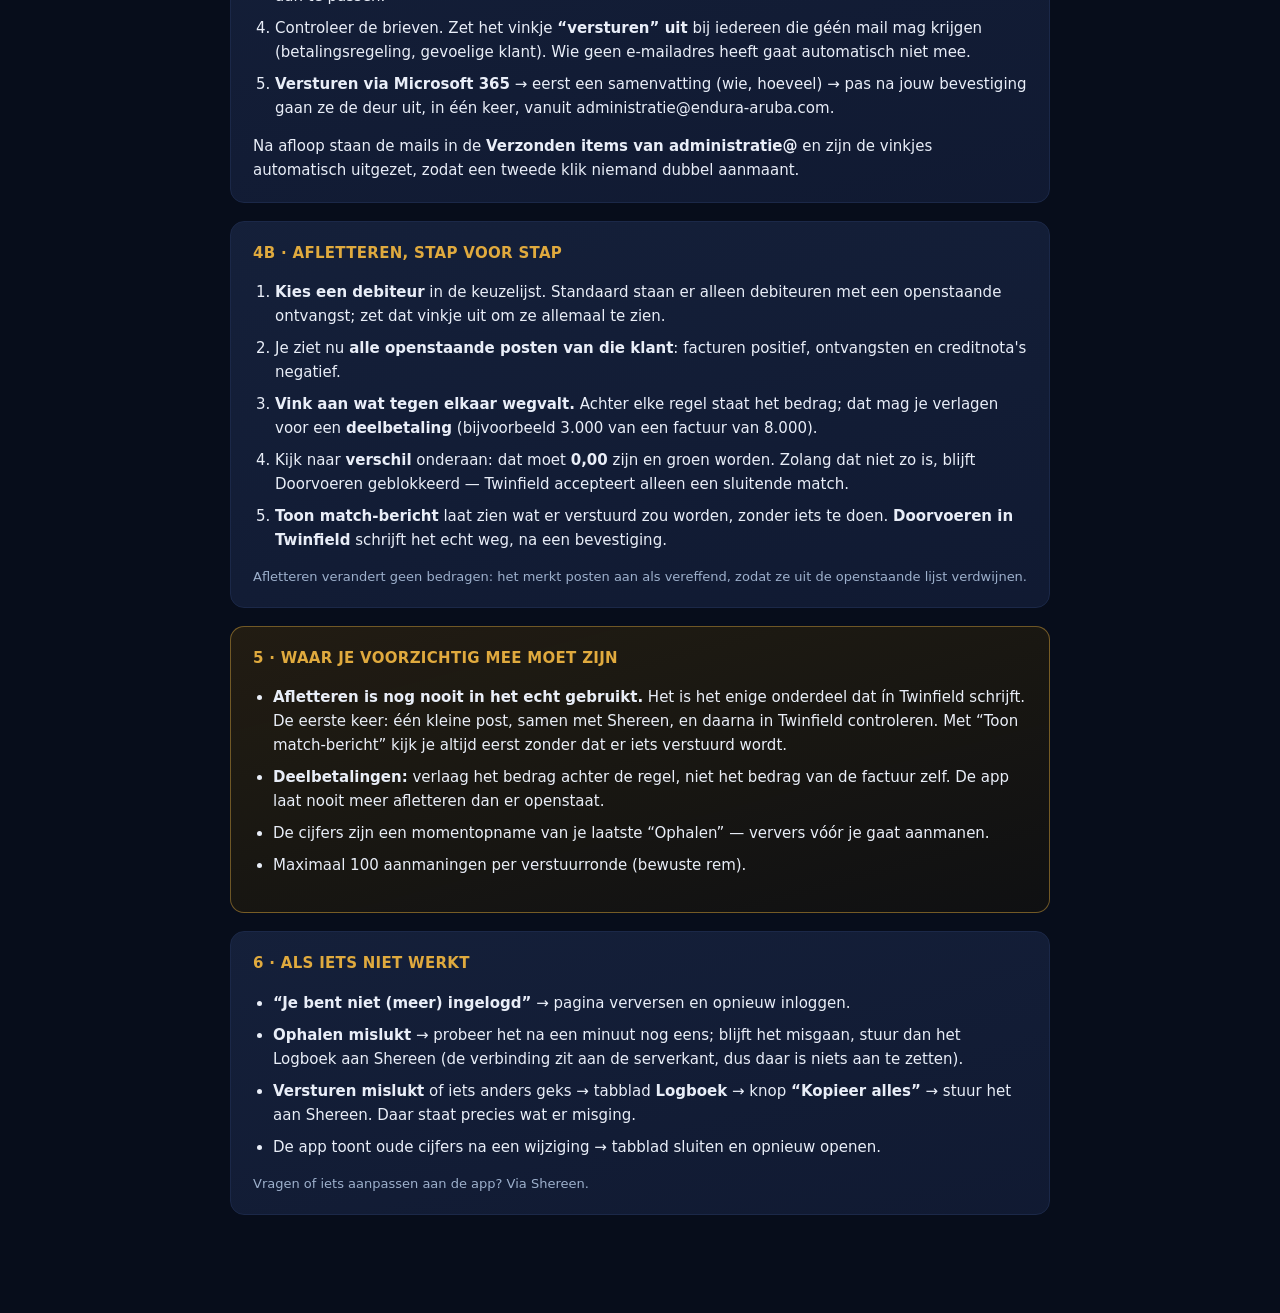
==== commit 70126c22: "Werkbeschrijving bij: geen token meer plakken, nieuwe afletterwerkwijze Co-Authored-By: Claude Fable" ====
--- a/werkbeschrijving.html
+++ b/werkbeschrijving.html
@@ -25,7 +25,7 @@
 <div class="wb">
   <div class="merk"><span class="merk-punt"></span> Endura</div>
   <h1>Debiteuren — werkbeschrijving</h1>
-  <p class="onder">Voor Antoine · versie 23 augustus 2026</p>
+  <p class="onder">Voor Antoine · versie 28 augustus 2026</p>
 
   <p>Dit programma haalt de <b>openstaande debiteurenposten van ENDURA rechtstreeks uit Twinfield</b>, laat zien wie te laat is, maakt aanmaningsteksten en verstuurt die — na jouw controle — in één keer vanuit <b>administratie@endura-aruba.com</b>. Er wordt nooit iets verstuurd zonder dat jij op de knop drukt en de samenvatting bevestigt.</p>
 
@@ -37,7 +37,7 @@
         <tr><td><b>De app</b></td><td>In E-Board: menuknop <b>“Debiteuren”</b></td><td>Alleen jij en Shereen zien de knop en kunnen inloggen</td></tr>
         <tr><td><b>Inloggen</b></td><td>Zelfde e-mailadres en wachtwoord als <b>E-Board</b></td><td>Eén keer per computer; daarna blijf je ingelogd</td></tr>
         <tr><td><b>Verzendmailbox</b></td><td>administratie@endura-aruba.com — staat vanzelf in jouw Outlook</td><td>Aanmaningen vertrekken hieruit; antwoorden van klanten komen hier binnen</td></tr>
-        <tr><td><b>DirectLink-token</b></td><td>secure.directlink.nu → Imports → Definities → “Endura Proxy (Bankboeker + Debiteuren)”</td><td>Sleutel tot Twinfield — behandel als een wachtwoord</td></tr>
+        <tr><td><b>Verbinding met Twinfield</b></td><td>Loopt via een doorgeefluik bij Supabase; de sleutel staat daar in de kluis</td><td>Niets in te stellen — geen token in je browser</td></tr>
         <tr><td><b>Cijfers</b></td><td>Live uit Twinfield, administratie ENDURA</td><td>Zo vers als je laatste “Ophalen”</td></tr>
       </tbody>
     </table></div>
@@ -47,11 +47,10 @@
     <h2>2 · Eenmalig instellen (eerste keer op een computer)</h2>
     <ol>
       <li>Open de app via de knop in E-Board en log in met je E-Board-gegevens.</li>
-      <li>Ga naar <b>Instellingen</b> en plak bij <b>Verbinding → Bearer token</b> het DirectLink-token (zie hierboven; vraag het anders aan Shereen — nooit per mail of WhatsApp doorsturen).</li>
       <li>Zet bij <b>Instellingen → Aanmaningen</b> de naam op “Administratie Endura” en het antwoordadres op administratie@endura-aruba.com.</li>
-      <li>Klik <b>Verbinding toetsen</b> — er hoort te staan dat ENDURA gevonden is.</li>
+      <li>Klik rechtsboven op <b>Ophalen uit Twinfield</b> — na een paar seconden staan de posten er.</li>
     </ol>
-    <p class="zacht klein">Deze instellingen gelden per computer/browser; op een nieuwe computer doe je dit dus opnieuw.</p>
+    <p class="zacht klein">Meer is er niet: de verbinding met Twinfield zit aan de serverkant. Je hoeft <b>geen token te plakken</b>.</p>
   </div>
 
   <div class="paneel">
@@ -62,8 +61,8 @@
         <tr><td><b>Overzicht</b></td><td>Totalen, ouderdomsverdeling (hoe lang staat het open) en de grootste openstaande debiteuren.</td></tr>
         <tr><td><b>Debiteuren</b></td><td>Alle posten per klant, uitklapbaar. Zoeken, sorteren, filteren op vervallen. Excel-knoppen voor een rapport per post of per debiteur.</td></tr>
         <tr><td><b>Aanmaningen</b></td><td>Teksten maken en versturen — zie hoofdstuk 4.</td></tr>
-        <tr><td><b>Afletteren</b></td><td>Ontvangsten aan facturen koppelen in Twinfield. <b>Let op:</b> zie hoofdstuk 5.</td></tr>
-        <tr><td><b>Instellingen</b></td><td>Token, administratie, afzender van de aanmaningen — en deze werkbeschrijving.</td></tr>
+        <tr><td><b>Afletteren</b></td><td>Openstaande posten van één debiteur tegen elkaar wegstrepen (ook deels). <b>Let op:</b> zie hoofdstuk 5.</td></tr>
+        <tr><td><b>Instellingen</b></td><td>Administratie, afzender van de aanmaningen — en deze werkbeschrijving.</td></tr>
         <tr><td><b>Logboek</b></td><td>Alles wat de app naar Twinfield stuurde en terugkreeg. Nodig als iets niet werkt.</td></tr>
       </tbody>
     </table></div>
@@ -81,11 +80,23 @@
     <p>Na afloop staan de mails in de <b>Verzonden items van administratie@</b> en zijn de vinkjes automatisch uitgezet, zodat een tweede klik niemand dubbel aanmaant.</p>
   </div>
 
+  <div class="paneel">
+    <h2>4b · Afletteren, stap voor stap</h2>
+    <ol>
+      <li><b>Kies een debiteur</b> in de keuzelijst. Standaard staan er alleen debiteuren met een openstaande ontvangst; zet dat vinkje uit om ze allemaal te zien.</li>
+      <li>Je ziet nu <b>alle openstaande posten van die klant</b>: facturen positief, ontvangsten en creditnota's negatief.</li>
+      <li><b>Vink aan wat tegen elkaar wegvalt.</b> Achter elke regel staat het bedrag; dat mag je verlagen voor een <b>deelbetaling</b> (bijvoorbeeld 3.000 van een factuur van 8.000).</li>
+      <li>Kijk naar <b>verschil</b> onderaan: dat moet <b>0,00</b> zijn en groen worden. Zolang dat niet zo is, blijft Doorvoeren geblokkeerd — Twinfield accepteert alleen een sluitende match.</li>
+      <li><b>Toon match-bericht</b> laat zien wat er verstuurd zou worden, zonder iets te doen. <b>Doorvoeren in Twinfield</b> schrijft het echt weg, na een bevestiging.</li>
+    </ol>
+    <p class="zacht klein">Afletteren verandert geen bedragen: het merkt posten aan als vereffend, zodat ze uit de openstaande lijst verdwijnen.</p>
+  </div>
+
   <div class="paneel waarschuwing">
     <h2>5 · Waar je voorzichtig mee moet zijn</h2>
     <ul>
       <li><b>Afletteren is nog nooit in het echt gebruikt.</b> Het is het enige onderdeel dat ín Twinfield schrijft. De eerste keer: één kleine post, samen met Shereen, en daarna in Twinfield controleren. Met “Toon match-bericht” kijk je altijd eerst zonder dat er iets verstuurd wordt.</li>
-      <li><b>Het token is een sleutel tot alle Twinfield-gegevens.</b> Nooit doorsturen; bij twijfel of een lek kan DirectLink hem intrekken (info@directlink.nu, +599 9 724 80 00).</li>
+      <li><b>Deelbetalingen:</b> verlaag het bedrag achter de regel, niet het bedrag van de factuur zelf. De app laat nooit meer afletteren dan er openstaat.</li>
       <li>De cijfers zijn een momentopname van je laatste “Ophalen” — ververs vóór je gaat aanmanen.</li>
       <li>Maximaal 100 aanmaningen per verstuurronde (bewuste rem).</li>
     </ul>
@@ -95,7 +106,7 @@
     <h2>6 · Als iets niet werkt</h2>
     <ul>
       <li><b>“Je bent niet (meer) ingelogd”</b> → pagina verversen en opnieuw inloggen.</li>
-      <li><b>“Plak eerst het DirectLink-token”</b> → je zit op een computer waar het token nog niet is ingesteld (hoofdstuk 2).</li>
+      <li><b>Ophalen mislukt</b> → probeer het na een minuut nog eens; blijft het misgaan, stuur dan het Logboek aan Shereen (de verbinding zit aan de serverkant, dus daar is niets aan te zetten).</li>
       <li><b>Versturen mislukt</b> of iets anders geks → tabblad <b>Logboek</b> → knop <b>“Kopieer alles”</b> → stuur het aan Shereen. Daar staat precies wat er misging.</li>
       <li>De app toont oude cijfers na een wijziging → tabblad sluiten en opnieuw openen.</li>
     </ul>
--- a/styles.css
+++ b/styles.css
@@ -29,6 +29,7 @@
   /* waarschuwing = "te laat"-markeringen (in donker dezelfde goudtint) */
   --laat:          #e0aa3e;
   --laat-rand:     rgba(224,170,62,.5);
+  --dagen:         #b8a6f0;   /* dagen-te-laat-kolommen: zachtpaars */
 
   --blauw:        #4a8fd4;
   --blauw-diep:   #2f6fb0;
@@ -52,51 +53,74 @@
   --waarschuw-bg:    linear-gradient(165deg, rgba(56,42,12,.55), rgba(24,20,10,.5));
 }
 
-/* ---------- licht thema: wit/grijs met SellSync-blauw ---------- */
+/* ---------- licht thema: naar de SellSync-kleuren ----------
+   Basis: zacht verloop van slate-50 via wit naar blue-50 (zoals het
+   SellSync-inlogscherm). Hoofdkleur: het SellSync-verloop blauw-600 →
+   indigo-600. Vlakken en badges in pasteltinten (blue-50/100, amber-50,
+   teal-50, green-50). "Te laat" is amber→oranje, ook een SellSync-verloop. */
 body.licht {
-  --achtergrond:  #f9fafb;
+  --achtergrond:  linear-gradient(135deg, #f8fafc 0%, #ffffff 45%, #eff6ff 100%);
   --paneel:       #ffffff;
   --paneel-plat:  #ffffff;
   --tegel:        #ffffff;
   --zijbalk:      #ffffff;
   --kaart:        #ffffff;
   --veld:         #ffffff;
-  --rand:         #d1d5db;
-  --rand-zacht:   #e5e7eb;
-  --tekst:        #1f2937;
-  --zacht:        #6b7280;
+  --rand:         #cbd5e1;
+  --rand-zacht:   #e2e8f0;
+  --tekst:        #1e293b;
+  --zacht:        #64748b;
   --kop-donker:   #1e3a8a;
-
-  --accent:        #2563eb;
-  --accent-diep:   #1d4ed8;
+  --kop-kleur:    #1d4ed8;                 /* blue-700 voor kopjes */
+
+  --accent:        #2563eb;                 /* blue-600 */
+  --accent-diep:   #4f46e5;                 /* indigo-600 → hét SellSync-verloop */
   --accent-tekst:  #ffffff;
-  --accent-gloed:  rgba(37,99,235,.35);
-  --accent-zweem:  rgba(37,99,235,.10);
-
-  --laat:          #d97706;
-  --laat-rand:     rgba(217,119,6,.5);
-
-  --blauw:        #2563eb;
-  --blauw-diep:   #1d4ed8;
+  --accent-gloed:  rgba(37,99,235,.30);
+  --accent-zweem:  #eff6ff;                 /* blue-50 */
+
+  --laat:          #b45309;                 /* amber-700, leesbaar op pastel */
+  --laat-rand:     #fcd34d;                 /* amber-300 */
+  --laat-zweem:    #fffbeb;                 /* amber-50 */
+  --dagen:         #7c3aed;                 /* violet-600: dagen-kolommen, duidelijk anders dan rood */
+
+  --blauw:        #3b82f6;
+  --blauw-diep:   #6366f1;
   --rood:         #dc2626;
   --groen:        #16a34a;
 
-  --hover:        rgba(37,99,235,.08);
-  --rij-hover:    rgba(37,99,235,.05);
-  --baan:         #e5e7eb;
+  --staaf:        linear-gradient(90deg, #3b82f6, #6366f1);   /* blauw → indigo */
+  --staaf-laat:   linear-gradient(90deg, #f59e0b, #f97316);   /* amber → oranje */
+
+  --hover:        #eff6ff;                  /* blue-50 */
+  --rij-hover:    #f0f6ff;
+  --baan:         #e2e8f0;
   --groep-bg:     #ffffff;
-  --groep-kop:    #f3f4f6;
-  --groep-kop-h:  #e8edf5;
-  --code-bg:      #f3f4f6;
-  --code-tekst:   #374151;
-  --focusring:    rgba(37,99,235,.15);
-
-  --melding-ok-r:    rgba(22,163,74,.4);   --melding-ok-bg:    rgba(22,163,74,.08);
-  --melding-fout-r:  rgba(220,38,38,.4);   --melding-fout-bg:  rgba(220,38,38,.07);
-  --melding-bezig-r: rgba(37,99,235,.35);  --melding-bezig-bg: rgba(37,99,235,.07);
-  --waarschuw-rand:  rgba(217,119,6,.45);
-  --waarschuw-bg:    #fffbeb;
-}
+  --groep-kop:    #f8fafc;
+  --groep-kop-h:  #eff6ff;
+  --code-bg:      #f8fafc;
+  --code-tekst:   #334155;
+  --focusring:    #dbeafe;                  /* blue-100 */
+
+  --melding-ok-r:    #bbf7d0;  --melding-ok-bg:    #f0fdf4;   /* green-200 / green-50 */
+  --melding-fout-r:  #fecaca;  --melding-fout-bg:  #fef2f2;   /* red-200 / red-50 */
+  --melding-bezig-r: #bfdbfe;  --melding-bezig-bg: #eff6ff;   /* blue-200 / blue-50 */
+  --waarschuw-rand:  #fcd34d;
+  --waarschuw-bg:    #fffbeb;                                  /* amber-50 */
+}
+
+/* Pastel-tegels op het overzicht, zoals de gekleurde vlakken in SellSync:
+   totaal = blauw, vervallen = amber, posten = teal, debiteuren = groen. */
+body.licht .tegel:nth-child(1) { background: #eff6ff; border-color: #bfdbfe; }
+body.licht .tegel:nth-child(2) { background: #fffbeb; border-color: #fde68a; }
+body.licht .tegel:nth-child(3) { background: #f5f3ff; border-color: #ddd6fe; }
+body.licht .tegel:nth-child(4) { background: #f0fdf4; border-color: #bbf7d0; }
+body.licht .tegel:nth-child(1) .tegel-kop { color: #1d4ed8; }
+body.licht .tegel:nth-child(2) .tegel-kop { color: #b45309; }
+body.licht .tegel:nth-child(3) .tegel-kop { color: #6d28d9; }
+body.licht .tegel:nth-child(4) .tegel-kop { color: #15803d; }
+body.licht .zijbalk { background: linear-gradient(180deg, #ffffff 0%, #f8fafc 100%); }
+body.licht th { color: #475569; }
 
 * { box-sizing: border-box; }
 
@@ -109,7 +133,7 @@
 }
 
 h1 { font-size: 22px; margin: 0; font-weight: 600; letter-spacing: .2px; }
-h2 { font-size: 15px; margin: 0 0 4px; font-weight: 600; letter-spacing: .3px; text-transform: uppercase; color: var(--accent); }
+h2 { font-size: 15px; margin: 0 0 4px; font-weight: 600; letter-spacing: .3px; text-transform: uppercase; color: var(--kop-kleur, var(--accent)); }
 p  { margin: 4px 0 0; }
 .zacht { color: var(--zacht); }
 .klein { font-size: 13px; }
@@ -217,6 +241,9 @@
 table { border-collapse: collapse; width: 100%; font-size: 14px; }
 th, td { text-align: left; padding: 8px 10px; border-bottom: 1px solid var(--rand-zacht); white-space: nowrap; }
 th { font-size: 12px; text-transform: uppercase; letter-spacing: .5px; color: var(--zacht); font-weight: 600; }
+th.sorteerbaar { cursor: pointer; user-select: none; }
+th.sorteerbaar:hover { color: var(--tekst); }
+th.sorteerbaar.actief { color: var(--kop-kleur, var(--accent)); }
 tbody tr:hover { background: var(--rij-hover); }
 .num { text-align: right; font-variant-numeric: tabular-nums; }
 td.naam { white-space: normal; min-width: 180px; }
@@ -225,8 +252,8 @@
 .staven { display: flex; flex-direction: column; gap: 8px; margin-top: 14px; }
 .staaf-rij { display: grid; grid-template-columns: 148px 1fr 110px; gap: 12px; align-items: center; font-size: 13px; }
 .staaf-baan { background: var(--baan); border-radius: 6px; height: 14px; overflow: hidden; }
-.staaf-vul { height: 100%; border-radius: 6px; background: linear-gradient(90deg, var(--blauw-diep), var(--blauw)); }
-.staaf-rij.laat .staaf-vul { background: linear-gradient(90deg, var(--laat), var(--laat)); opacity: .9; }
+.staaf-vul { height: 100%; border-radius: 6px; background: var(--staaf, linear-gradient(90deg, var(--blauw-diep), var(--blauw))); }
+.staaf-rij.laat .staaf-vul { background: var(--staaf-laat, var(--laat)); }
 .staaf-rij .num { color: var(--zacht); }
 
 /* ---------- groepen per debiteur ---------- */
@@ -242,10 +269,11 @@
 .groep-naam small { display: block; font-weight: 400; color: var(--zacht); font-size: 12px; }
 .groep-bedrag { font-variant-numeric: tabular-nums; font-weight: 600; }
 .groep-merk { font-size: 12px; padding: 2px 9px; border-radius: 20px; border: 1px solid var(--rand); color: var(--zacht); }
-.groep-merk.laat { border-color: var(--laat-rand); color: var(--laat); }
+.groep-merk.laat { border-color: var(--laat-rand); color: var(--laat); background: var(--laat-zweem, transparent); }
 .groep-inhoud { display: none; padding: 0 14px 12px; }
 .groep.open .groep-inhoud { display: block; }
-.dagen-laat { color: var(--laat); font-weight: 600; }
+.dagen-laat { color: var(--dagen, var(--laat)); font-weight: 600; }
+.bedrag-vervallen { color: var(--rood); font-weight: 600; }
 .dagen-ok { color: var(--zacht); }
 
 /* ---------- aanmaningen ---------- */
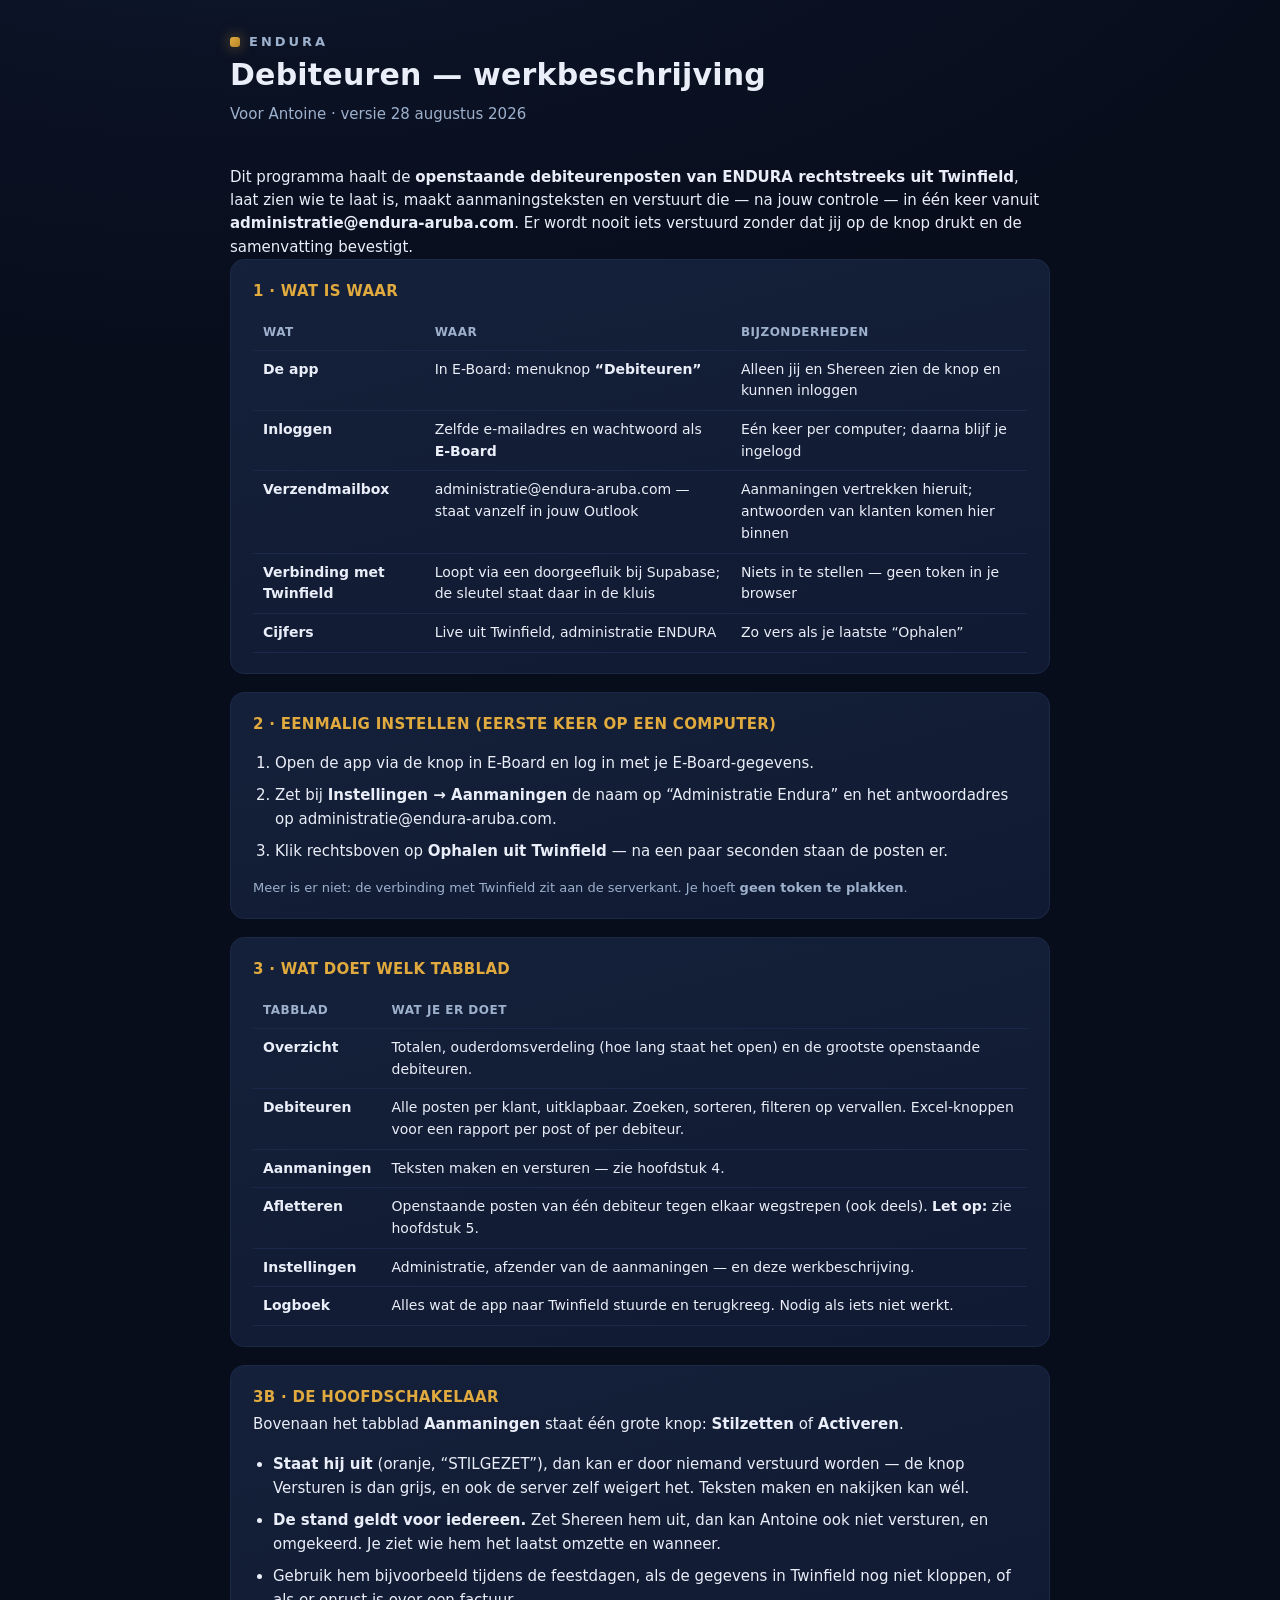
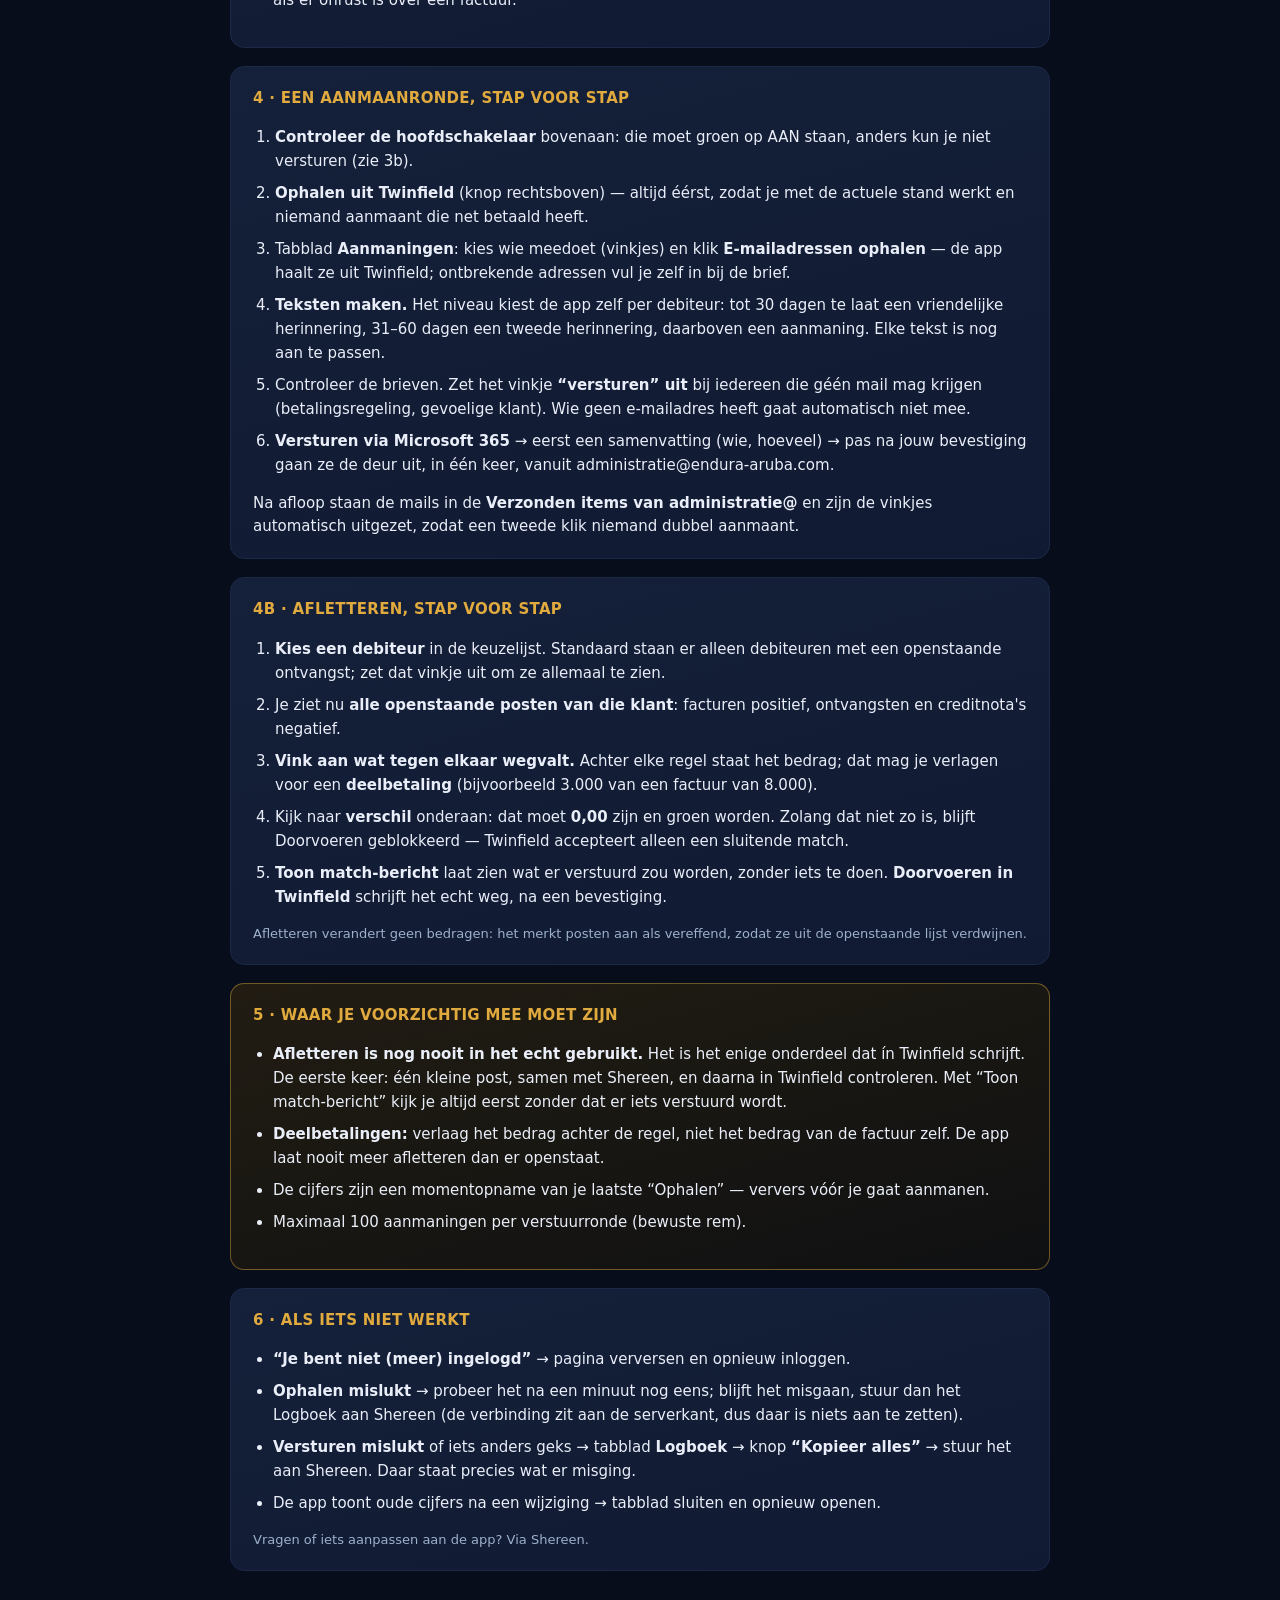
==== commit 83969fdc: "Werkbeschrijving: hoofdschakelaar erbij (3b) Co-Authored-By: Claude Fable 5 <noreply@anthropic.com>" ====
--- a/werkbeschrijving.html
+++ b/werkbeschrijving.html
@@ -69,8 +69,19 @@
   </div>
 
   <div class="paneel">
+    <h2>3b · De hoofdschakelaar</h2>
+    <p>Bovenaan het tabblad <b>Aanmaningen</b> staat één grote knop: <b>Stilzetten</b> of <b>Activeren</b>.</p>
+    <ul>
+      <li><b>Staat hij uit</b> (oranje, “STILGEZET”), dan kan er door niemand verstuurd worden — de knop Versturen is dan grijs, en ook de server zelf weigert het. Teksten maken en nakijken kan wél.</li>
+      <li><b>De stand geldt voor iedereen.</b> Zet Shereen hem uit, dan kan Antoine ook niet versturen, en omgekeerd. Je ziet wie hem het laatst omzette en wanneer.</li>
+      <li>Gebruik hem bijvoorbeeld tijdens de feestdagen, als de gegevens in Twinfield nog niet kloppen, of als er onrust is over een factuur.</li>
+    </ul>
+  </div>
+
+  <div class="paneel">
     <h2>4 · Een aanmaanronde, stap voor stap</h2>
     <ol>
+      <li><b>Controleer de hoofdschakelaar</b> bovenaan: die moet groen op AAN staan, anders kun je niet versturen (zie 3b).</li>
       <li><b>Ophalen uit Twinfield</b> (knop rechtsboven) — altijd éérst, zodat je met de actuele stand werkt en niemand aanmaant die net betaald heeft.</li>
       <li>Tabblad <b>Aanmaningen</b>: kies wie meedoet (vinkjes) en klik <b>E-mailadressen ophalen</b> — de app haalt ze uit Twinfield; ontbrekende adressen vul je zelf in bij de brief.</li>
       <li><b>Teksten maken.</b> Het niveau kiest de app zelf per debiteur: tot 30 dagen te laat een vriendelijke herinnering, 31–60 dagen een tweede herinnering, daarboven een aanmaning. Elke tekst is nog aan te passen.</li>
--- a/styles.css
+++ b/styles.css
@@ -286,6 +286,20 @@
 .brief-kop b { font-size: 14px; }
 .brief textarea { width: 100%; border: 0; border-top: 1px solid var(--rand-zacht); border-radius: 0; min-height: 240px; font-family: "Cascadia Mono", Consolas, monospace; font-size: 13px; resize: vertical; }
 .brief input.email { min-width: 220px; }
+
+/* ---------- hoofdschakelaar aanmaningen ---------- */
+.schakelpaneel { border-width: 2px; }
+.schakelpaneel.aan  { border-color: var(--groen); }
+.schakelpaneel.uit  { border-color: var(--laat-rand); background: var(--waarschuw-bg); }
+.schakelrij { display: flex; align-items: center; gap: 20px; flex-wrap: wrap; }
+.schakelrij > div:first-child { flex: 1; min-width: 220px; }
+.schakelstand { font-size: 21px; font-weight: 600; margin-top: 4px; }
+.schakelpaneel.aan .schakelstand { color: var(--groen); }
+.schakelpaneel.uit .schakelstand { color: var(--laat); }
+.knop.groot { padding: 14px 26px; font-size: 15px; font-weight: 600; }
+.knop.stop  { background: linear-gradient(135deg, var(--laat), var(--laat)); border-color: var(--laat); color: #fff; }
+.knop.start { background: linear-gradient(135deg, var(--groen), var(--groen)); border-color: var(--groen); color: #fff; }
+.knop.stop:hover:not(:disabled), .knop.start:hover:not(:disabled) { filter: brightness(1.08); }
 
 /* ---------- afletteren ---------- */
 .match-voet { display: flex; align-items: center; gap: 16px; flex-wrap: wrap; margin-top: 14px; border-top: 1px solid var(--rand-zacht); padding-top: 14px; }
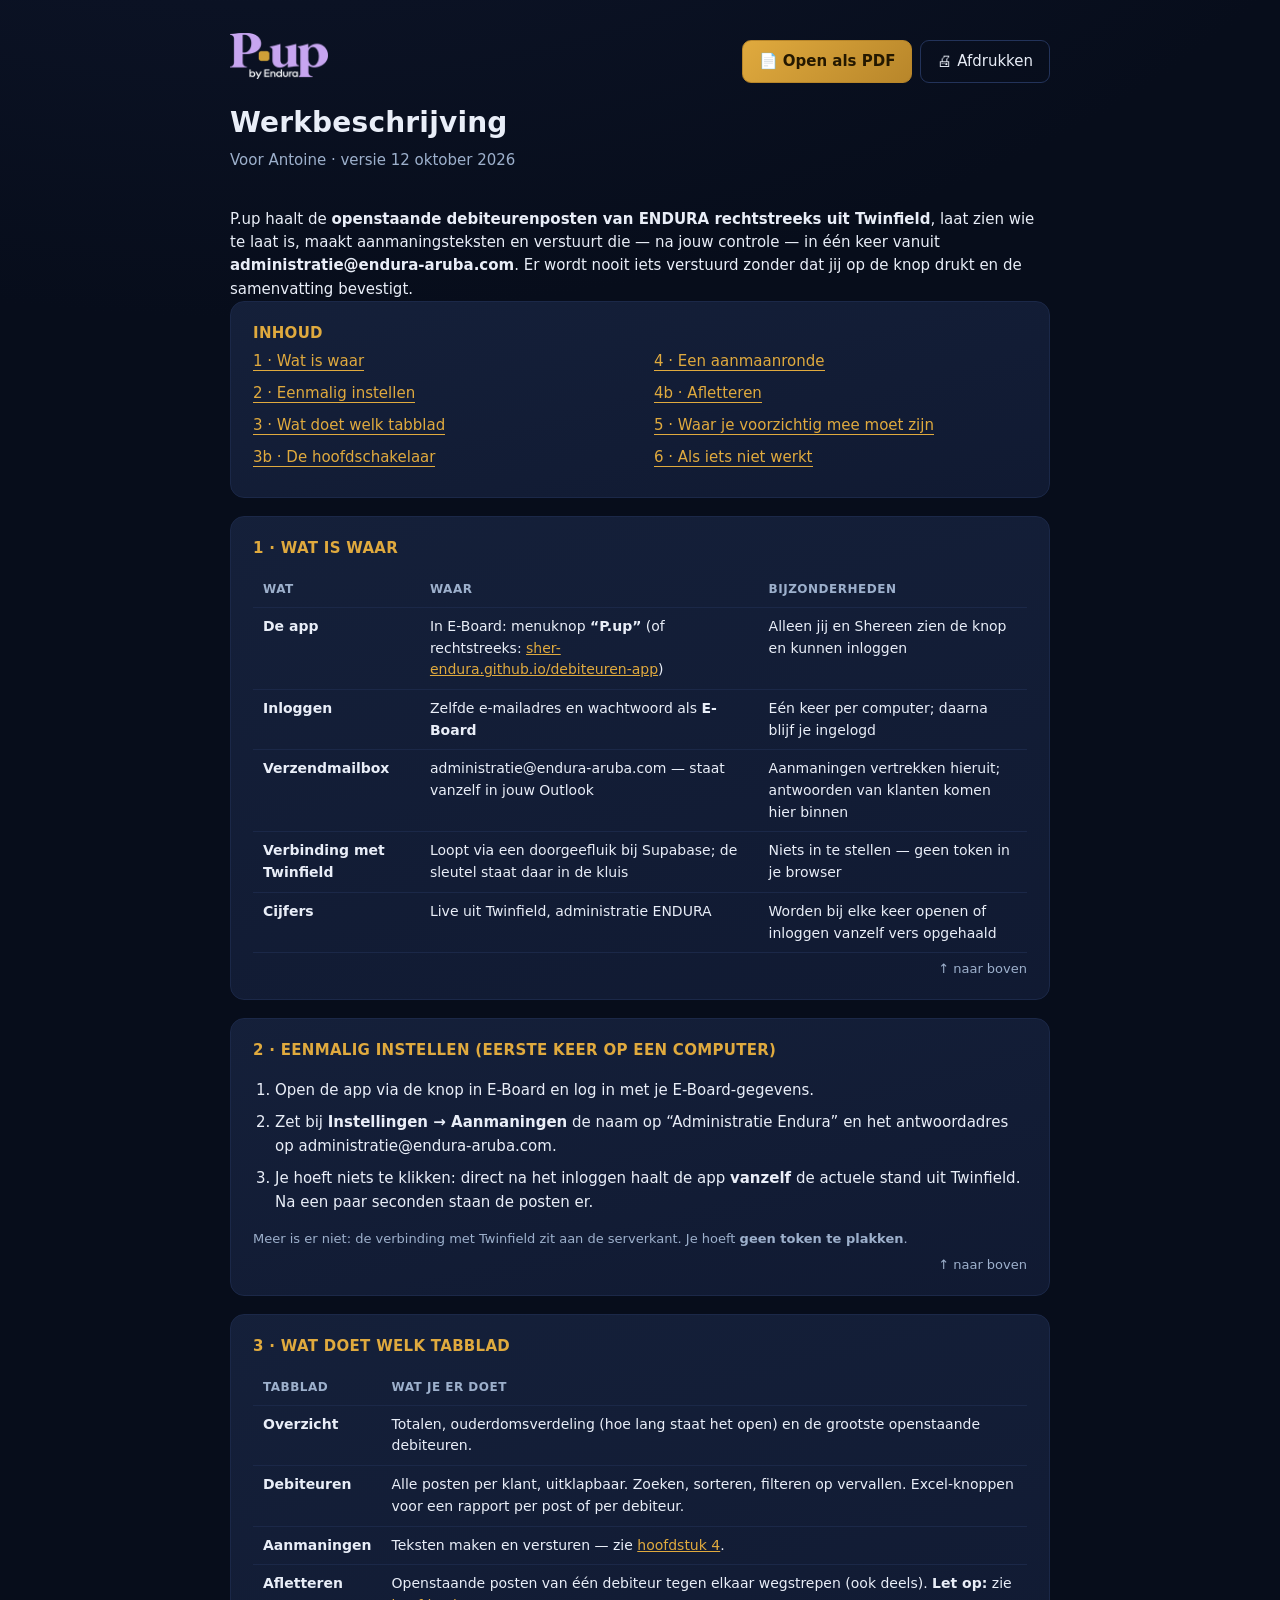
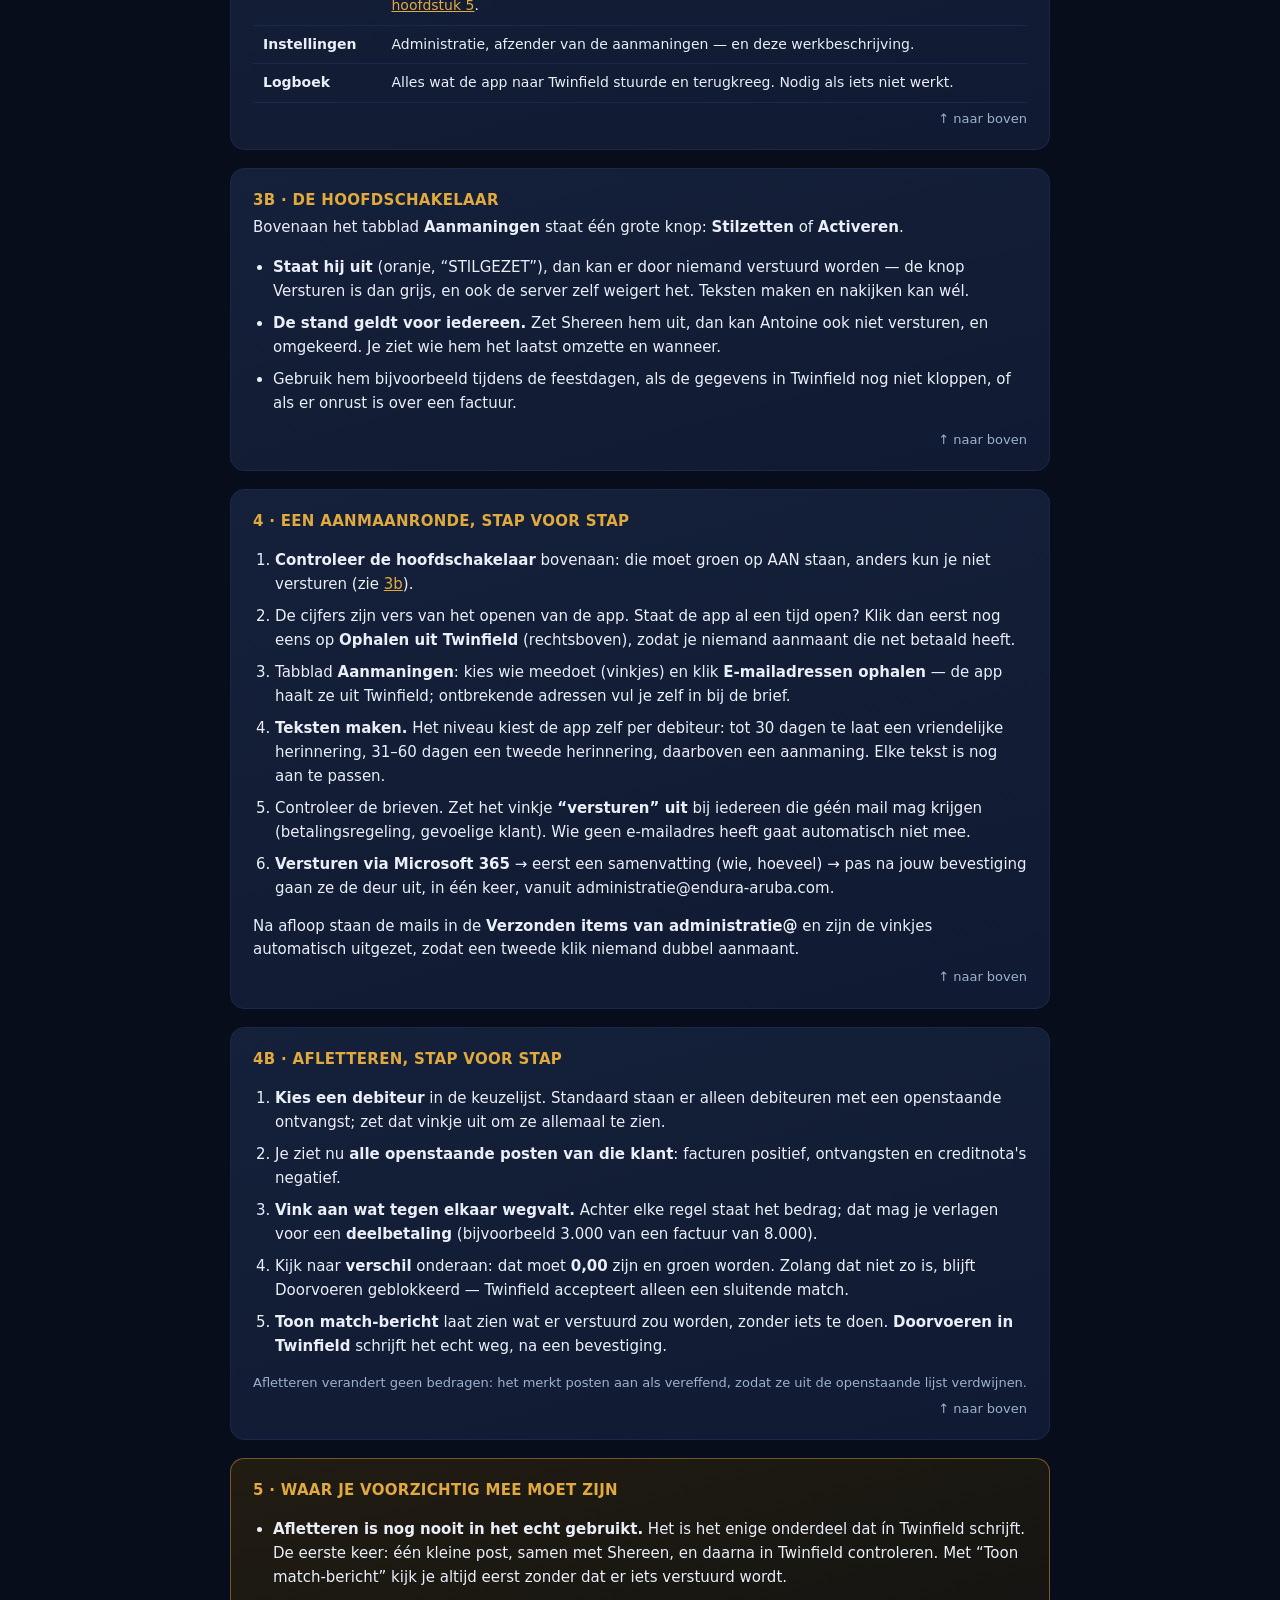
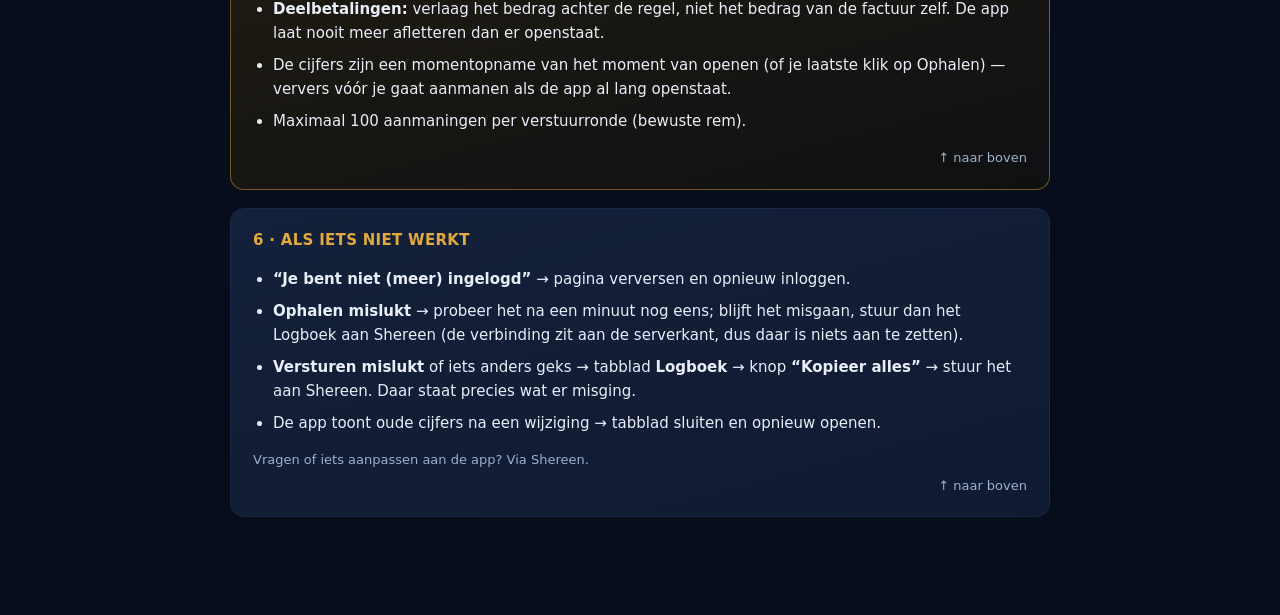
==== commit 85338b5a: "P.up by Endura: nieuwe naam en logo, vaste verbinding, werkbeschrijving als venster + pdf (cache v5)" ====
--- a/werkbeschrijving.html
+++ b/werkbeschrijving.html
@@ -3,72 +3,124 @@
 <head>
 <meta charset="UTF-8">
 <meta name="viewport" content="width=device-width, initial-scale=1">
-<title>Werkbeschrijving · Debiteuren · Endura</title>
+<title>Werkbeschrijving · P.up by Endura</title>
+<link rel="icon" href="favicon.ico" sizes="any">
+<link rel="icon" type="image/png" sizes="32x32" href="favicon-32.png">
 <link rel="stylesheet" href="styles.css">
 <style>
-  .wb { max-width: 860px; margin: 0 auto; padding: 32px 20px 80px; }
-  .wb h1 { font-size: 30px; margin-bottom: 4px; }
-  .wb .onder { color: var(--zacht); margin-bottom: 26px; padding-bottom: 14px; border-bottom: 2px solid var(--goud); }
+  html { scroll-behavior: smooth; }
+  .wb { max-width: 860px; margin: 0 auto; padding: 28px 20px 80px; }
+  .wb h1 { font-size: 28px; margin: 18px 0 4px; }
+  .wb .onder { color: var(--zacht); margin-bottom: 22px; padding-bottom: 14px; border-bottom: 2px solid var(--goud); }
+  .wb .paneel { scroll-margin-top: 16px; }
   .wb ol { padding-left: 22px; }
   .wb ol li, .wb ul li { margin-bottom: 8px; line-height: 1.6; }
   .wb ul { padding-left: 20px; }
   .wb table td, .wb table th { white-space: normal; vertical-align: top; }
+  .wb-kop { display: flex; align-items: center; justify-content: space-between; gap: 14px; flex-wrap: wrap; }
+  .wb-kop .knoppen { display: flex; gap: 8px; flex-wrap: wrap; }
+  .wb-kop .knop { text-decoration: none; display: inline-block; }
+  .inhoud ol { list-style: none; padding-left: 0; margin: 0; columns: 2; column-gap: 28px; }
+  .inhoud li { margin-bottom: 6px; break-inside: avoid; }
+  .inhoud a { color: var(--tekst); text-decoration: none; border-bottom: 1px solid var(--accent); }
+  .inhoud a:hover { color: var(--accent); }
+  .wb p a, .wb li a, .wb td a { color: var(--accent); }
+  .naar-boven { display: block; text-align: right; font-size: 13px; color: var(--zacht); text-decoration: none; margin-top: 6px; }
+  @media (max-width: 600px) { .inhoud ol { columns: 1; } }
   @media print {
-    body { background: #fff; color: #111; }
-    .paneel { border-color: #bbb; background: #fff; }
+    @page { margin: 16mm 14mm; }
+    body { background: #fff !important; color: #111; }
+    .wb { padding: 0; max-width: none; }
+    .paneel { border-color: #bbb; background: #fff; box-shadow: none; break-inside: avoid; }
     .wb h2 { color: #7a5a16; }
+    .wb .onder { color: #333; }
+    .zacht, .wb .zacht { color: #333; }
+    .inhoud a, .wb a { color: #111; }
+    .niet-printen, .naar-boven { display: none !important; }
+    .merk-logo .logo-donker { display: none !important; }
+    .merk-logo .logo-licht { display: block !important; }
   }
 </style>
 </head>
 <body>
-<script>try { if (localStorage.getItem("debiteuren.thema") === "licht") document.body.classList.add("licht"); } catch (e) {}</script>
-<div class="wb">
-  <div class="merk"><span class="merk-punt"></span> Endura</div>
-  <h1>Debiteuren — werkbeschrijving</h1>
-  <p class="onder">Voor Antoine · versie 28 augustus 2026</p>
+<script>/* thema van de app volgen; bij afdrukken (en bij ?druk, waarmee de pdf gemaakt wordt) altijd licht */
+try { if (localStorage.getItem("debiteuren.thema") === "licht") document.body.classList.add("licht"); } catch (e) {}
+if (/[?&]druk\b/.test(location.search)) document.body.classList.add("licht");
+let wasLicht = document.body.classList.contains("licht");
+addEventListener("beforeprint", () => { wasLicht = document.body.classList.contains("licht"); document.body.classList.add("licht"); });
+addEventListener("afterprint", () => { if (!wasLicht) document.body.classList.remove("licht"); });</script>
+<div class="wb" id="boven">
+  <div class="wb-kop">
+    <div class="merk-logo">
+      <img class="logo-donker" src="pup-logo-licht.png" alt="P.up by Endura">
+      <img class="logo-licht" src="pup-logo.png" alt="P.up by Endura">
+    </div>
+    <div class="knoppen niet-printen">
+      <a class="knop goud" href="werkbeschrijving.pdf" target="_blank" rel="noreferrer">📄 Open als PDF</a>
+      <button class="knop stil" type="button" onclick="window.print()">🖨 Afdrukken</button>
+    </div>
+  </div>
+  <h1>Werkbeschrijving</h1>
+  <p class="onder">Voor Antoine · versie 12 oktober 2026</p>
 
-  <p>Dit programma haalt de <b>openstaande debiteurenposten van ENDURA rechtstreeks uit Twinfield</b>, laat zien wie te laat is, maakt aanmaningsteksten en verstuurt die — na jouw controle — in één keer vanuit <b>administratie@endura-aruba.com</b>. Er wordt nooit iets verstuurd zonder dat jij op de knop drukt en de samenvatting bevestigt.</p>
+  <p>P.up haalt de <b>openstaande debiteurenposten van ENDURA rechtstreeks uit Twinfield</b>, laat zien wie te laat is, maakt aanmaningsteksten en verstuurt die — na jouw controle — in één keer vanuit <b>administratie@endura-aruba.com</b>. Er wordt nooit iets verstuurd zonder dat jij op de knop drukt en de samenvatting bevestigt.</p>
 
-  <div class="paneel">
+  <nav class="paneel inhoud" aria-label="Inhoud">
+    <h2>Inhoud</h2>
+    <ol>
+      <li><a href="#waar">1 · Wat is waar</a></li>
+      <li><a href="#instellen">2 · Eenmalig instellen</a></li>
+      <li><a href="#tabbladen">3 · Wat doet welk tabblad</a></li>
+      <li><a href="#schakelaar">3b · De hoofdschakelaar</a></li>
+      <li><a href="#aanmanen">4 · Een aanmaanronde</a></li>
+      <li><a href="#afletteren">4b · Afletteren</a></li>
+      <li><a href="#voorzichtig">5 · Waar je voorzichtig mee moet zijn</a></li>
+      <li><a href="#storing">6 · Als iets niet werkt</a></li>
+    </ol>
+  </nav>
+  <div class="paneel" id="waar">
     <h2>1 · Wat is waar</h2>
     <div class="tabel-omhulsel"><table>
       <thead><tr><th>Wat</th><th>Waar</th><th>Bijzonderheden</th></tr></thead>
       <tbody>
-        <tr><td><b>De app</b></td><td>In E-Board: menuknop <b>“Debiteuren”</b></td><td>Alleen jij en Shereen zien de knop en kunnen inloggen</td></tr>
+        <tr><td><b>De app</b></td><td>In E-Board: menuknop <b>“P.up”</b> (of rechtstreeks: <a href="https://sher-endura.github.io/debiteuren-app/" target="_blank" rel="noreferrer">sher-endura.github.io/debiteuren-app</a>)</td><td>Alleen jij en Shereen zien de knop en kunnen inloggen</td></tr>
         <tr><td><b>Inloggen</b></td><td>Zelfde e-mailadres en wachtwoord als <b>E-Board</b></td><td>Eén keer per computer; daarna blijf je ingelogd</td></tr>
         <tr><td><b>Verzendmailbox</b></td><td>administratie@endura-aruba.com — staat vanzelf in jouw Outlook</td><td>Aanmaningen vertrekken hieruit; antwoorden van klanten komen hier binnen</td></tr>
         <tr><td><b>Verbinding met Twinfield</b></td><td>Loopt via een doorgeefluik bij Supabase; de sleutel staat daar in de kluis</td><td>Niets in te stellen — geen token in je browser</td></tr>
-        <tr><td><b>Cijfers</b></td><td>Live uit Twinfield, administratie ENDURA</td><td>Zo vers als je laatste “Ophalen”</td></tr>
+        <tr><td><b>Cijfers</b></td><td>Live uit Twinfield, administratie ENDURA</td><td>Worden bij elke keer openen of inloggen vanzelf vers opgehaald</td></tr>
       </tbody>
     </table></div>
+    <a class="naar-boven" href="#boven">↑ naar boven</a>
   </div>
 
-  <div class="paneel">
+  <div class="paneel" id="instellen">
     <h2>2 · Eenmalig instellen (eerste keer op een computer)</h2>
     <ol>
       <li>Open de app via de knop in E-Board en log in met je E-Board-gegevens.</li>
       <li>Zet bij <b>Instellingen → Aanmaningen</b> de naam op “Administratie Endura” en het antwoordadres op administratie@endura-aruba.com.</li>
-      <li>Klik rechtsboven op <b>Ophalen uit Twinfield</b> — na een paar seconden staan de posten er.</li>
+      <li>Je hoeft niets te klikken: direct na het inloggen haalt de app <b>vanzelf</b> de actuele stand uit Twinfield. Na een paar seconden staan de posten er.</li>
     </ol>
     <p class="zacht klein">Meer is er niet: de verbinding met Twinfield zit aan de serverkant. Je hoeft <b>geen token te plakken</b>.</p>
+    <a class="naar-boven" href="#boven">↑ naar boven</a>
   </div>
 
-  <div class="paneel">
+  <div class="paneel" id="tabbladen">
     <h2>3 · Wat doet welk tabblad</h2>
     <div class="tabel-omhulsel"><table>
       <thead><tr><th>Tabblad</th><th>Wat je er doet</th></tr></thead>
       <tbody>
         <tr><td><b>Overzicht</b></td><td>Totalen, ouderdomsverdeling (hoe lang staat het open) en de grootste openstaande debiteuren.</td></tr>
         <tr><td><b>Debiteuren</b></td><td>Alle posten per klant, uitklapbaar. Zoeken, sorteren, filteren op vervallen. Excel-knoppen voor een rapport per post of per debiteur.</td></tr>
-        <tr><td><b>Aanmaningen</b></td><td>Teksten maken en versturen — zie hoofdstuk 4.</td></tr>
-        <tr><td><b>Afletteren</b></td><td>Openstaande posten van één debiteur tegen elkaar wegstrepen (ook deels). <b>Let op:</b> zie hoofdstuk 5.</td></tr>
+        <tr><td><b>Aanmaningen</b></td><td>Teksten maken en versturen — zie <a href="#aanmanen">hoofdstuk 4</a>.</td></tr>
+        <tr><td><b>Afletteren</b></td><td>Openstaande posten van één debiteur tegen elkaar wegstrepen (ook deels). <b>Let op:</b> zie <a href="#voorzichtig">hoofdstuk 5</a>.</td></tr>
         <tr><td><b>Instellingen</b></td><td>Administratie, afzender van de aanmaningen — en deze werkbeschrijving.</td></tr>
         <tr><td><b>Logboek</b></td><td>Alles wat de app naar Twinfield stuurde en terugkreeg. Nodig als iets niet werkt.</td></tr>
       </tbody>
     </table></div>
+    <a class="naar-boven" href="#boven">↑ naar boven</a>
   </div>
 
-  <div class="paneel">
+  <div class="paneel" id="schakelaar">
     <h2>3b · De hoofdschakelaar</h2>
     <p>Bovenaan het tabblad <b>Aanmaningen</b> staat één grote knop: <b>Stilzetten</b> of <b>Activeren</b>.</p>
     <ul>
@@ -76,22 +128,24 @@
       <li><b>De stand geldt voor iedereen.</b> Zet Shereen hem uit, dan kan Antoine ook niet versturen, en omgekeerd. Je ziet wie hem het laatst omzette en wanneer.</li>
       <li>Gebruik hem bijvoorbeeld tijdens de feestdagen, als de gegevens in Twinfield nog niet kloppen, of als er onrust is over een factuur.</li>
     </ul>
+    <a class="naar-boven" href="#boven">↑ naar boven</a>
   </div>
 
-  <div class="paneel">
+  <div class="paneel" id="aanmanen">
     <h2>4 · Een aanmaanronde, stap voor stap</h2>
     <ol>
-      <li><b>Controleer de hoofdschakelaar</b> bovenaan: die moet groen op AAN staan, anders kun je niet versturen (zie 3b).</li>
-      <li><b>Ophalen uit Twinfield</b> (knop rechtsboven) — altijd éérst, zodat je met de actuele stand werkt en niemand aanmaant die net betaald heeft.</li>
+      <li><b>Controleer de hoofdschakelaar</b> bovenaan: die moet groen op AAN staan, anders kun je niet versturen (zie <a href="#schakelaar">3b</a>).</li>
+      <li>De cijfers zijn vers van het openen van de app. Staat de app al een tijd open? Klik dan eerst nog eens op <b>Ophalen uit Twinfield</b> (rechtsboven), zodat je niemand aanmaant die net betaald heeft.</li>
       <li>Tabblad <b>Aanmaningen</b>: kies wie meedoet (vinkjes) en klik <b>E-mailadressen ophalen</b> — de app haalt ze uit Twinfield; ontbrekende adressen vul je zelf in bij de brief.</li>
       <li><b>Teksten maken.</b> Het niveau kiest de app zelf per debiteur: tot 30 dagen te laat een vriendelijke herinnering, 31–60 dagen een tweede herinnering, daarboven een aanmaning. Elke tekst is nog aan te passen.</li>
       <li>Controleer de brieven. Zet het vinkje <b>“versturen” uit</b> bij iedereen die géén mail mag krijgen (betalingsregeling, gevoelige klant). Wie geen e-mailadres heeft gaat automatisch niet mee.</li>
       <li><b>Versturen via Microsoft 365</b> → eerst een samenvatting (wie, hoeveel) → pas na jouw bevestiging gaan ze de deur uit, in één keer, vanuit administratie@endura-aruba.com.</li>
     </ol>
     <p>Na afloop staan de mails in de <b>Verzonden items van administratie@</b> en zijn de vinkjes automatisch uitgezet, zodat een tweede klik niemand dubbel aanmaant.</p>
+    <a class="naar-boven" href="#boven">↑ naar boven</a>
   </div>
 
-  <div class="paneel">
+  <div class="paneel" id="afletteren">
     <h2>4b · Afletteren, stap voor stap</h2>
     <ol>
       <li><b>Kies een debiteur</b> in de keuzelijst. Standaard staan er alleen debiteuren met een openstaande ontvangst; zet dat vinkje uit om ze allemaal te zien.</li>
@@ -101,19 +155,21 @@
       <li><b>Toon match-bericht</b> laat zien wat er verstuurd zou worden, zonder iets te doen. <b>Doorvoeren in Twinfield</b> schrijft het echt weg, na een bevestiging.</li>
     </ol>
     <p class="zacht klein">Afletteren verandert geen bedragen: het merkt posten aan als vereffend, zodat ze uit de openstaande lijst verdwijnen.</p>
+    <a class="naar-boven" href="#boven">↑ naar boven</a>
   </div>
 
-  <div class="paneel waarschuwing">
+  <div class="paneel waarschuwing" id="voorzichtig">
     <h2>5 · Waar je voorzichtig mee moet zijn</h2>
     <ul>
       <li><b>Afletteren is nog nooit in het echt gebruikt.</b> Het is het enige onderdeel dat ín Twinfield schrijft. De eerste keer: één kleine post, samen met Shereen, en daarna in Twinfield controleren. Met “Toon match-bericht” kijk je altijd eerst zonder dat er iets verstuurd wordt.</li>
       <li><b>Deelbetalingen:</b> verlaag het bedrag achter de regel, niet het bedrag van de factuur zelf. De app laat nooit meer afletteren dan er openstaat.</li>
-      <li>De cijfers zijn een momentopname van je laatste “Ophalen” — ververs vóór je gaat aanmanen.</li>
+      <li>De cijfers zijn een momentopname van het moment van openen (of je laatste klik op Ophalen) — ververs vóór je gaat aanmanen als de app al lang openstaat.</li>
       <li>Maximaal 100 aanmaningen per verstuurronde (bewuste rem).</li>
     </ul>
+    <a class="naar-boven" href="#boven">↑ naar boven</a>
   </div>
 
-  <div class="paneel">
+  <div class="paneel" id="storing">
     <h2>6 · Als iets niet werkt</h2>
     <ul>
       <li><b>“Je bent niet (meer) ingelogd”</b> → pagina verversen en opnieuw inloggen.</li>
@@ -122,6 +178,7 @@
       <li>De app toont oude cijfers na een wijziging → tabblad sluiten en opnieuw openen.</li>
     </ul>
     <p class="zacht klein">Vragen of iets aanpassen aan de app? Via Shereen.</p>
+    <a class="naar-boven" href="#boven">↑ naar boven</a>
   </div>
 </div>
 </body>
--- a/styles.css
+++ b/styles.css
@@ -163,6 +163,15 @@
 .merk { display: flex; align-items: center; gap: 9px; font-weight: 600; letter-spacing: 3px; text-transform: uppercase; font-size: 13px; color: var(--zacht); }
 .merk-punt { width: 10px; height: 10px; border-radius: 3px; background: linear-gradient(135deg, var(--accent), var(--accent-diep)); box-shadow: 0 0 14px var(--accent-gloed); }
 .merk-onder { font-size: 21px; font-weight: 600; margin: 4px 0 26px 19px; color: var(--tekst); }
+/* P.up-logo: lichte variant op de donkere achtergrond, het origineel in het lichte thema */
+.merk-logo { margin: 0 0 24px 4px; line-height: 0; }
+.merk-logo img { height: 46px; width: auto; display: block; }
+.merk-logo .logo-licht { display: none; }
+body.licht .merk-logo .logo-donker { display: none; }
+body.licht .merk-logo .logo-licht { display: block; }
+.merk-logo.groot { margin: 0 0 18px; }
+.merk-logo.groot img { height: 64px; }
+.wb .merk-logo { margin: 0; }
 
 /* ---------- raamwerk ---------- */
 .app { display: grid; grid-template-columns: 232px 1fr; min-height: 100vh; }
@@ -337,6 +346,8 @@
     padding: 14px 14px 8px;
   }
   .merk-onder { display: none; }
+  .merk-logo { margin: 0 0 10px 2px; }
+  .merk-logo img { height: 34px; }
   #nav { flex-direction: row; overflow-x: auto; gap: 4px; padding-bottom: 4px; }
   .nav-knop { white-space: nowrap; padding: 8px 12px; }
   .nav-knop.actief { box-shadow: inset 0 -2px 0 var(--accent); }
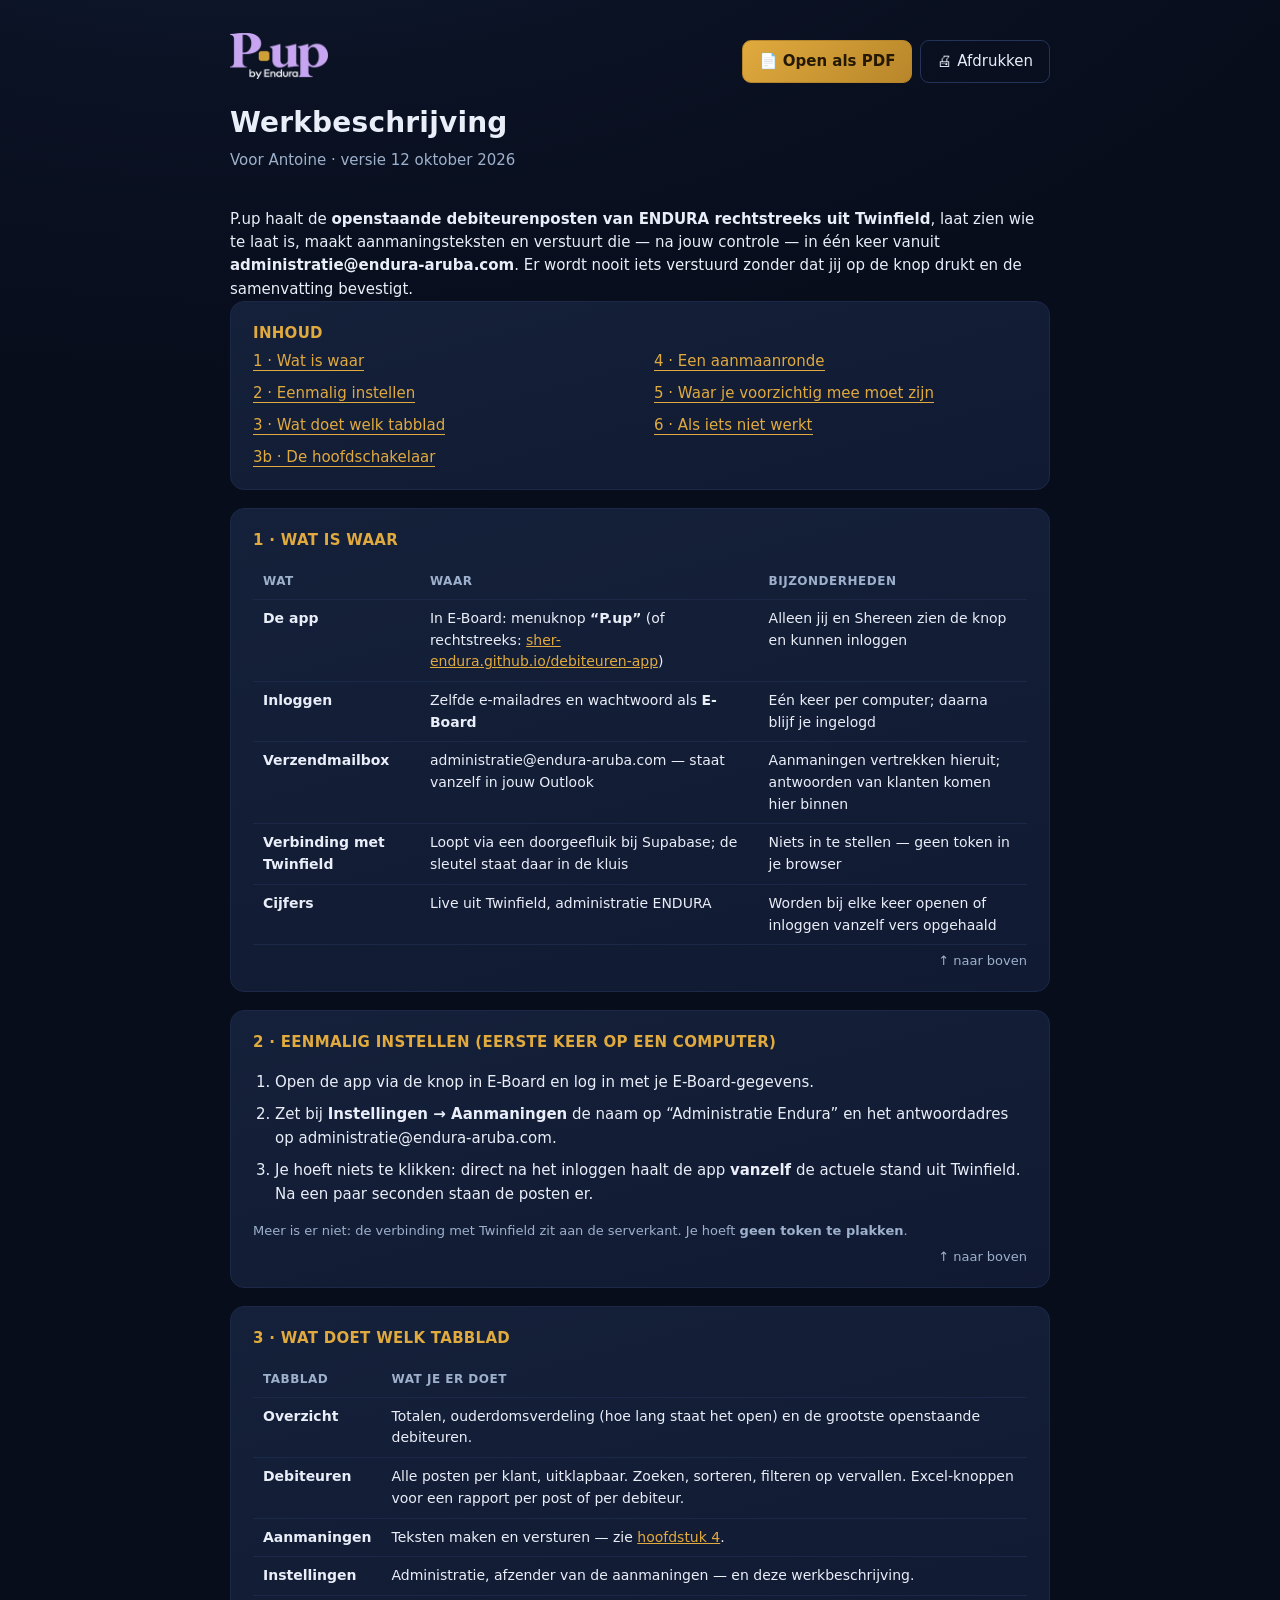
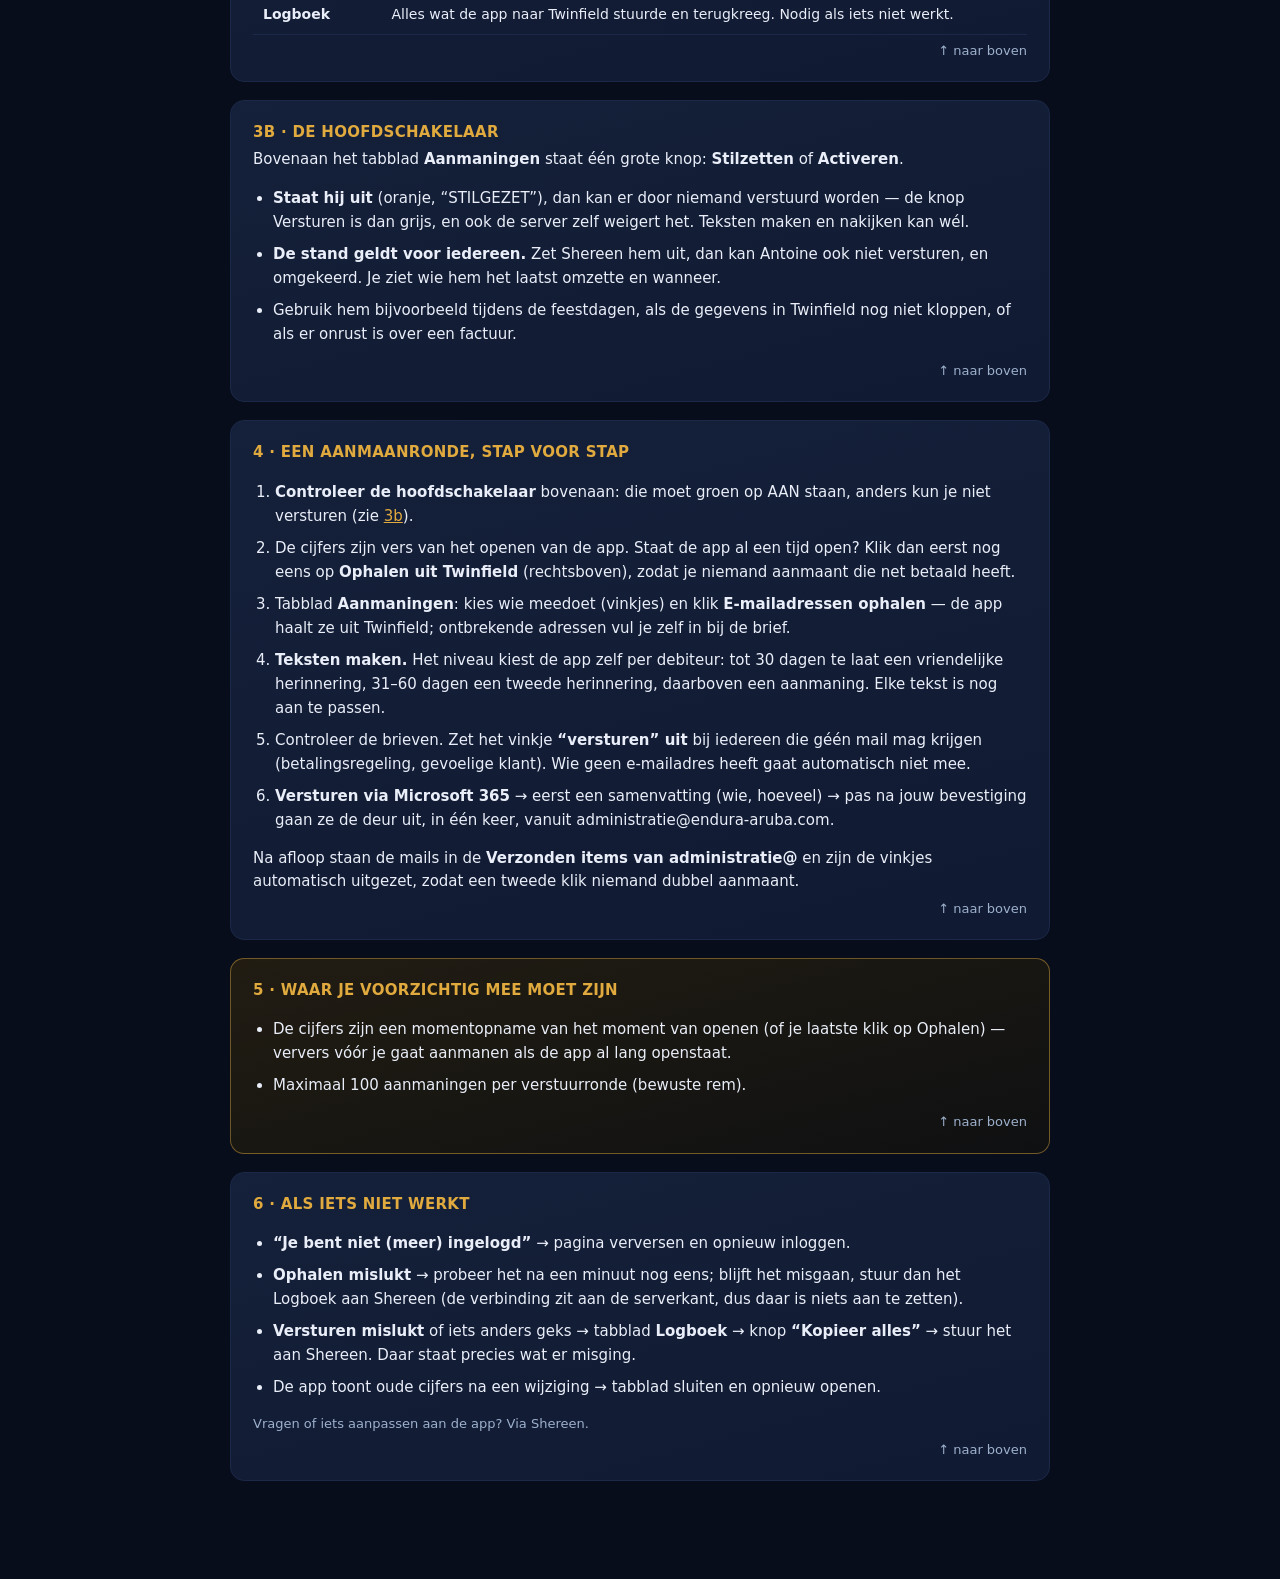
==== commit 4e1129b2: "P.up: tabblad Afletteren weg - afletteren gebeurt in Twinfield (bankboekingen zijn concept); werkbes" ====
--- a/werkbeschrijving.html
+++ b/werkbeschrijving.html
@@ -73,7 +73,6 @@
       <li><a href="#tabbladen">3 · Wat doet welk tabblad</a></li>
       <li><a href="#schakelaar">3b · De hoofdschakelaar</a></li>
       <li><a href="#aanmanen">4 · Een aanmaanronde</a></li>
-      <li><a href="#afletteren">4b · Afletteren</a></li>
       <li><a href="#voorzichtig">5 · Waar je voorzichtig mee moet zijn</a></li>
       <li><a href="#storing">6 · Als iets niet werkt</a></li>
     </ol>
@@ -112,7 +111,6 @@
         <tr><td><b>Overzicht</b></td><td>Totalen, ouderdomsverdeling (hoe lang staat het open) en de grootste openstaande debiteuren.</td></tr>
         <tr><td><b>Debiteuren</b></td><td>Alle posten per klant, uitklapbaar. Zoeken, sorteren, filteren op vervallen. Excel-knoppen voor een rapport per post of per debiteur.</td></tr>
         <tr><td><b>Aanmaningen</b></td><td>Teksten maken en versturen — zie <a href="#aanmanen">hoofdstuk 4</a>.</td></tr>
-        <tr><td><b>Afletteren</b></td><td>Openstaande posten van één debiteur tegen elkaar wegstrepen (ook deels). <b>Let op:</b> zie <a href="#voorzichtig">hoofdstuk 5</a>.</td></tr>
         <tr><td><b>Instellingen</b></td><td>Administratie, afzender van de aanmaningen — en deze werkbeschrijving.</td></tr>
         <tr><td><b>Logboek</b></td><td>Alles wat de app naar Twinfield stuurde en terugkreeg. Nodig als iets niet werkt.</td></tr>
       </tbody>
@@ -145,24 +143,9 @@
     <a class="naar-boven" href="#boven">↑ naar boven</a>
   </div>
 
-  <div class="paneel" id="afletteren">
-    <h2>4b · Afletteren, stap voor stap</h2>
-    <ol>
-      <li><b>Kies een debiteur</b> in de keuzelijst. Standaard staan er alleen debiteuren met een openstaande ontvangst; zet dat vinkje uit om ze allemaal te zien.</li>
-      <li>Je ziet nu <b>alle openstaande posten van die klant</b>: facturen positief, ontvangsten en creditnota's negatief.</li>
-      <li><b>Vink aan wat tegen elkaar wegvalt.</b> Achter elke regel staat het bedrag; dat mag je verlagen voor een <b>deelbetaling</b> (bijvoorbeeld 3.000 van een factuur van 8.000).</li>
-      <li>Kijk naar <b>verschil</b> onderaan: dat moet <b>0,00</b> zijn en groen worden. Zolang dat niet zo is, blijft Doorvoeren geblokkeerd — Twinfield accepteert alleen een sluitende match.</li>
-      <li><b>Toon match-bericht</b> laat zien wat er verstuurd zou worden, zonder iets te doen. <b>Doorvoeren in Twinfield</b> schrijft het echt weg, na een bevestiging.</li>
-    </ol>
-    <p class="zacht klein">Afletteren verandert geen bedragen: het merkt posten aan als vereffend, zodat ze uit de openstaande lijst verdwijnen.</p>
-    <a class="naar-boven" href="#boven">↑ naar boven</a>
-  </div>
-
   <div class="paneel waarschuwing" id="voorzichtig">
     <h2>5 · Waar je voorzichtig mee moet zijn</h2>
     <ul>
-      <li><b>Afletteren is nog nooit in het echt gebruikt.</b> Het is het enige onderdeel dat ín Twinfield schrijft. De eerste keer: één kleine post, samen met Shereen, en daarna in Twinfield controleren. Met “Toon match-bericht” kijk je altijd eerst zonder dat er iets verstuurd wordt.</li>
-      <li><b>Deelbetalingen:</b> verlaag het bedrag achter de regel, niet het bedrag van de factuur zelf. De app laat nooit meer afletteren dan er openstaat.</li>
       <li>De cijfers zijn een momentopname van het moment van openen (of je laatste klik op Ophalen) — ververs vóór je gaat aanmanen als de app al lang openstaat.</li>
       <li>Maximaal 100 aanmaningen per verstuurronde (bewuste rem).</li>
     </ul>
